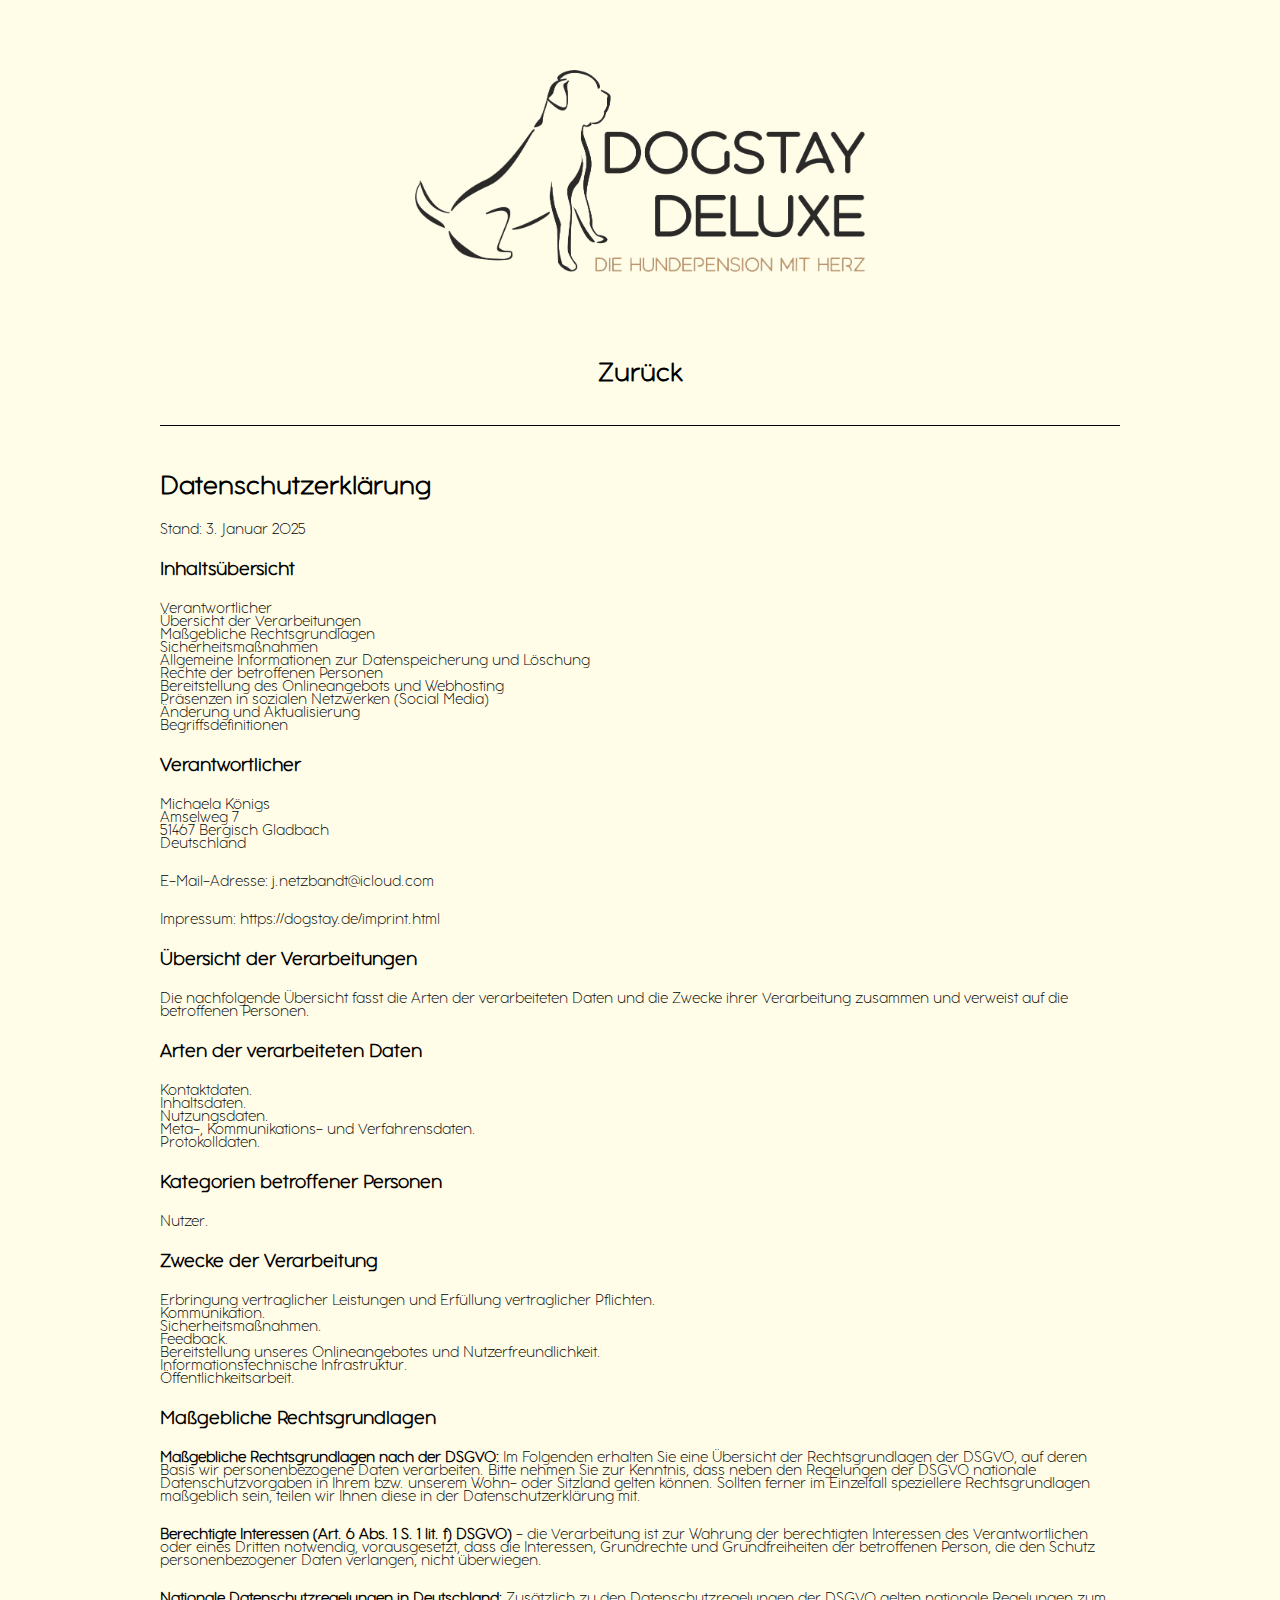
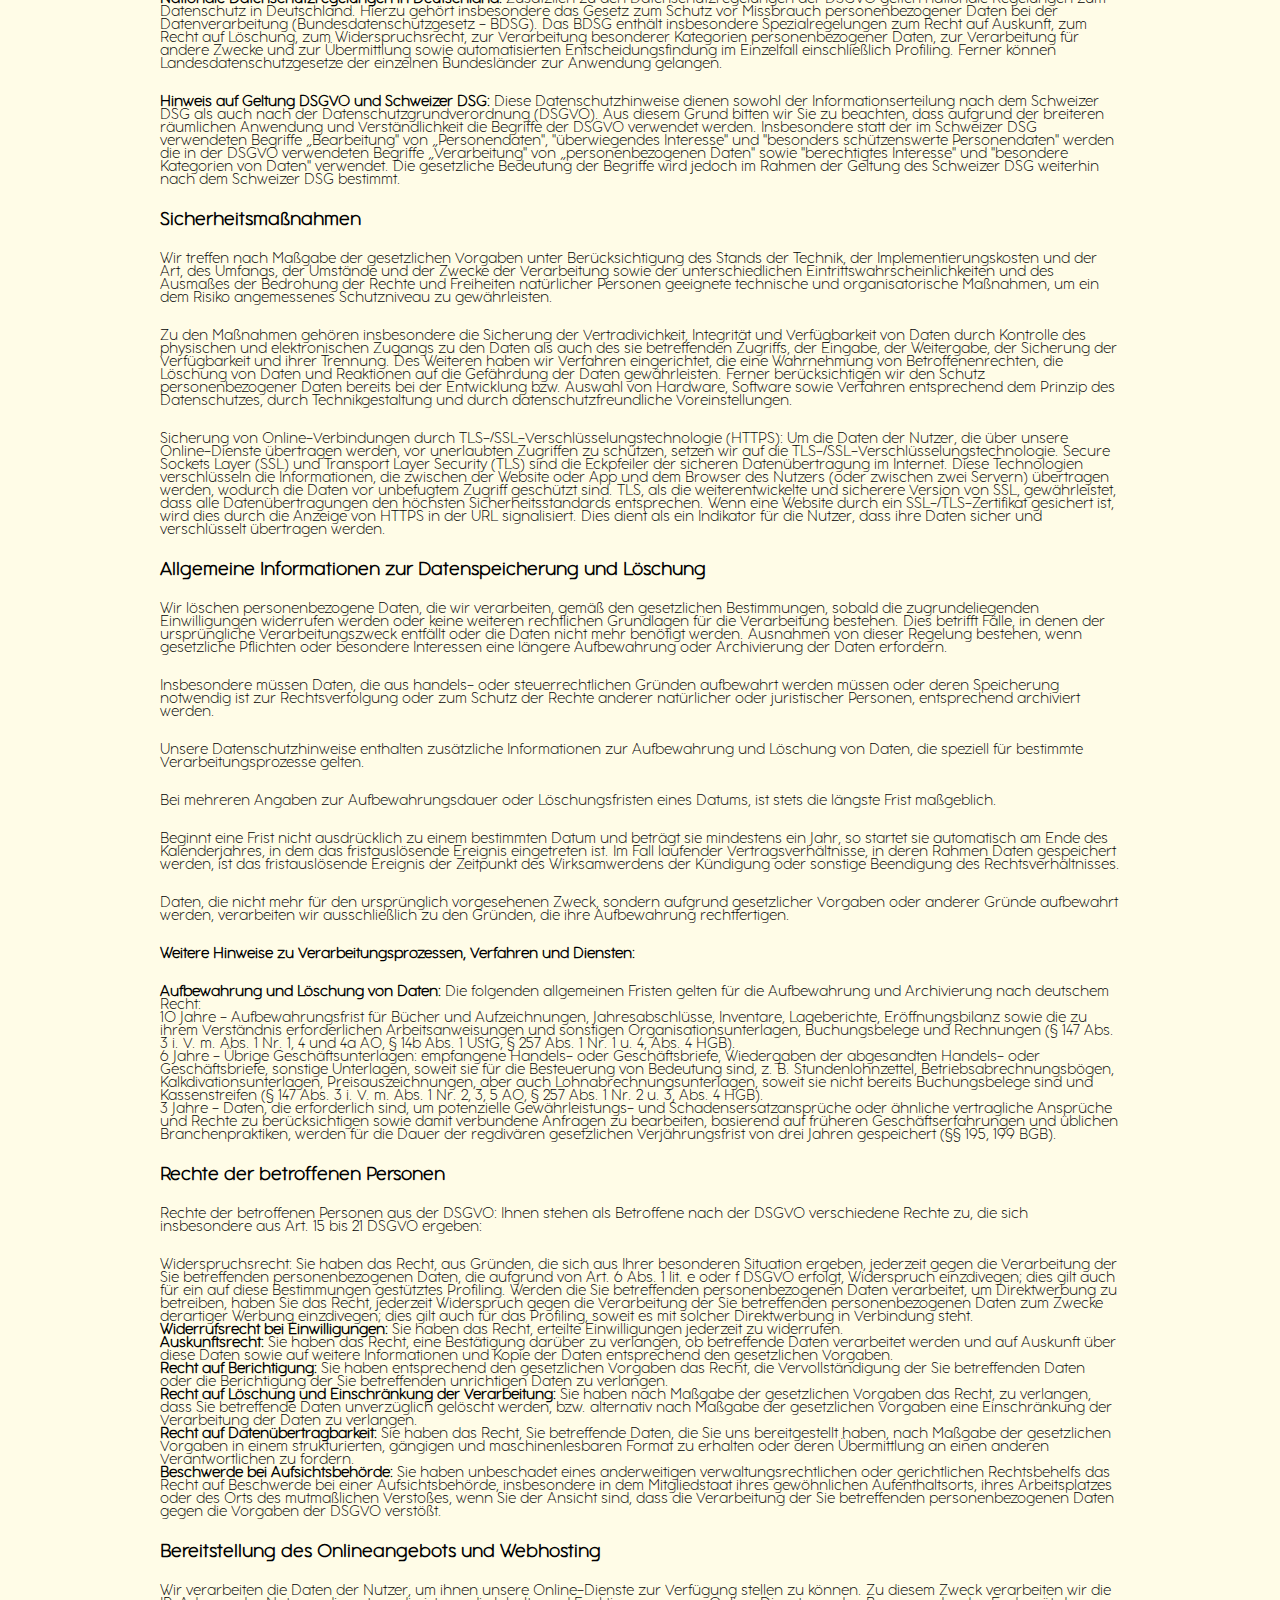
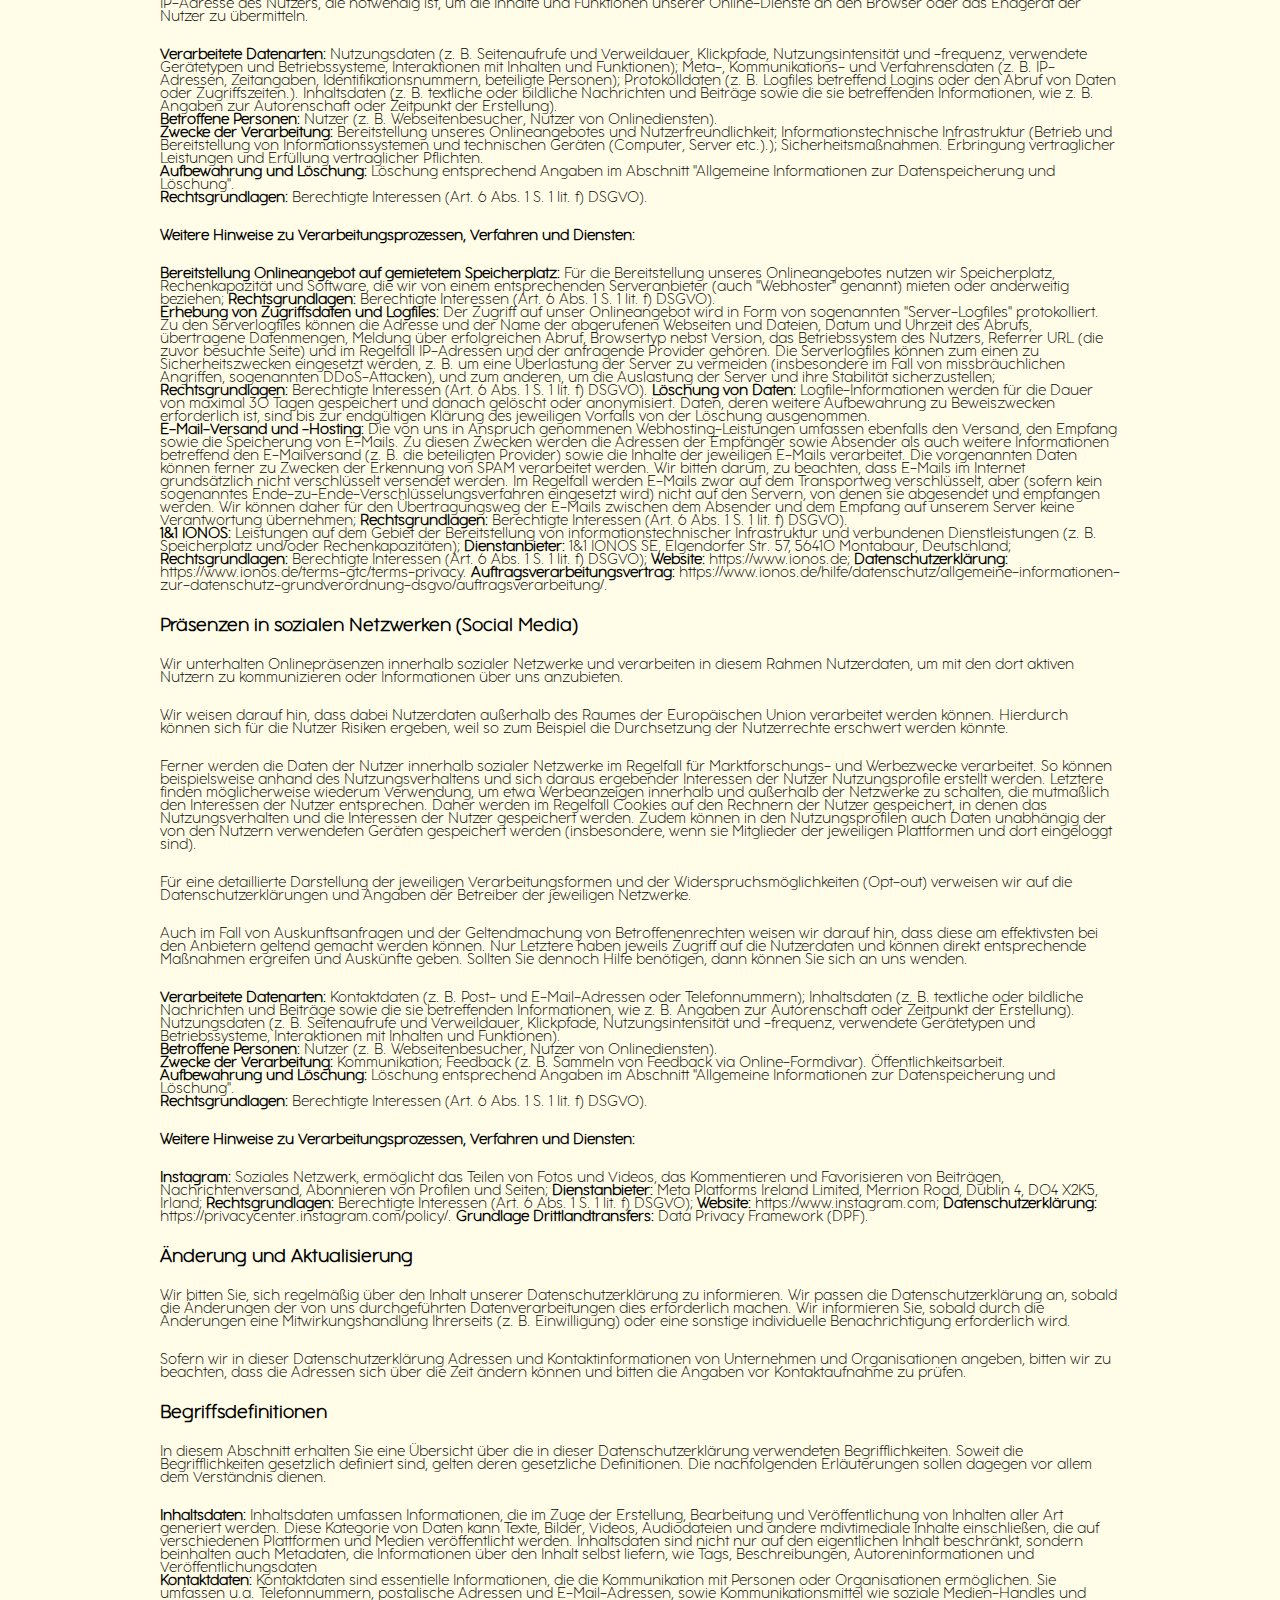
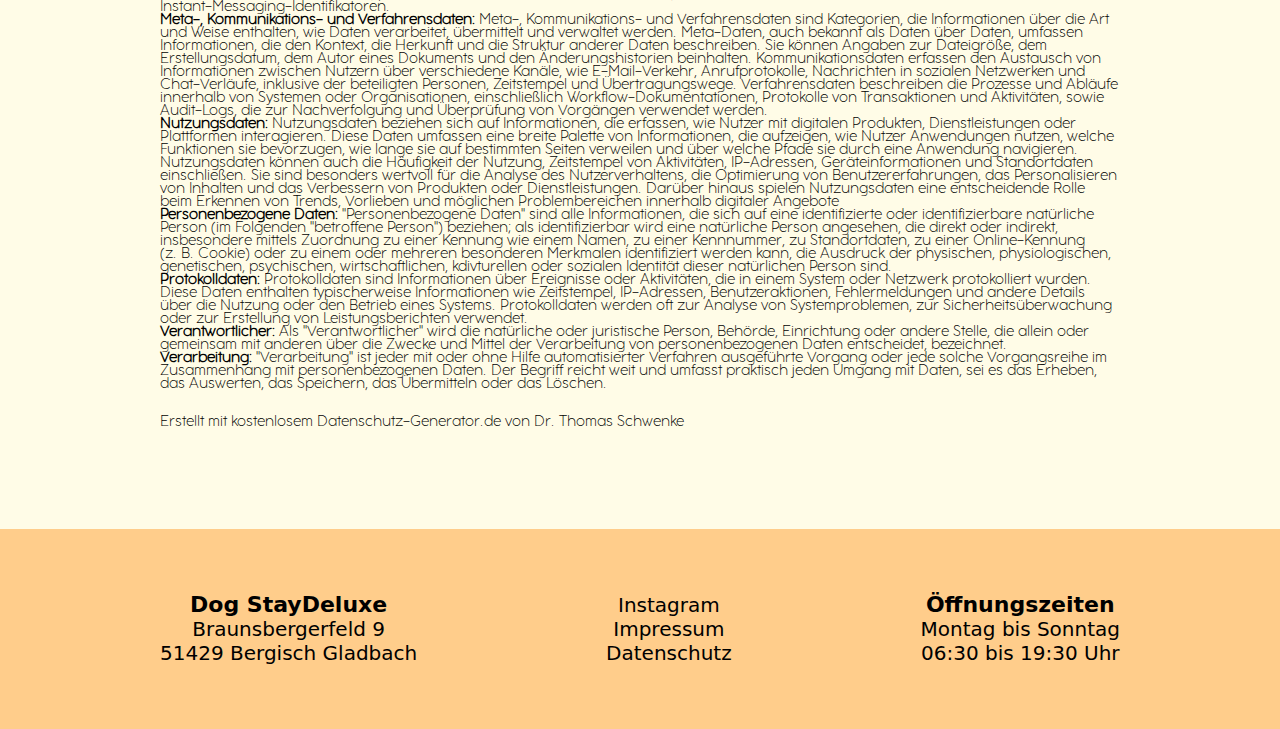
==== datenschutz.html @ 003dc92b "Add files via upload" ====
<!DOCTYPE html>

<html lang="en">

<head>

    <!-- Meta -->
    <meta charset="UTF-8">
    <meta name="viewport" content="width=device-width, initial-scale=1.0">

    <!-- Link -->
    <link rel="stylesheet" href="./style.css">
    <script src="./script.js" defer></script>

    <!-- Favicon -->
    <link rel="icon" type="image/x-icon" href="">

    <!-- Title -->
    <title>Dog StayDeluxe</title>

</head>

<body>

    <div class="container">

        <div class="logo">
            <a href="./index.html">
                <img src="./src/img/logo.png" alt="">
            </a>
        </div>

        <div class="navbar">
            <a href="./index.html"><img src="./src/img/paw.png">
                <p>Zurück</p>
            </a>
        </div>

        <div class="imprint">

            <h2 class="imprint-head">Datenschutzerklärung</h2>

            <p>Stand: 3. Januar 2025</p>

            <h3>Inhaltsübersicht</h3>

            <div class="index">
                <li><a class="index-link" href="#m3">Verantwortlicher</a></li>
                <li><a class="index-link" href="#mOverview">Übersicht der Verarbeitungen</a></li>
                <li><a class="index-link" href="#m2427">Maßgebliche Rechtsgrundlagen</a></li>
                <li><a class="index-link" href="#m27">Sicherheitsmaßnahmen</a></li>
                <li><a class="index-link" href="#m12">Allgemeine Informationen zur Datenspeicherung und Löschung</a>
                </li>
                <li><a class="index-link" href="#m10">Rechte der betroffenen Personen</a></li>
                <li><a class="index-link" href="#m225">Bereitstellung des Onlineangebots und Webhosting</a></li>
                <li><a class="index-link" href="#m136">Präsenzen in sozialen Netzwerken (Social Media)</a></li>
                <li><a class="index-link" href="#m15">Änderung und Aktualisierung</a></li>
                <li><a class="index-link" href="#m42">Begriffsdefinitionen</a></li>
            </div>

            <h3 id="m3">Verantwortlicher</h3>

            <p>Michaela Königs<br>Amselweg 7<br>51467 Bergisch Gladbach<br>Deutschland</p>
            <p>E-Mail-Adresse: <a href="mailto:j.netzbandt@icloud.com">j.netzbandt@icloud.com</a></p>
            <p>Impressum: <a href="https://dogstay.de/imprint.html" target="_blank">https://dogstay.de/imprint.html</a>
            </p>

            <h3 id="mOverview">Übersicht der Verarbeitungen</h3>
            <p>Die nachfolgende Übersicht fasst die Arten der verarbeiteten Daten und die Zwecke ihrer Verarbeitung
                zusammen und verweist auf die betroffenen Personen.</p>
            <h3>Arten der verarbeiteten Daten</h3>
            <div>
                <li>Kontaktdaten.</li>
                <li>Inhaltsdaten.</li>
                <li>Nutzungsdaten.</li>
                <li>Meta-, Kommunikations- und Verfahrensdaten.</li>
                <li>Protokolldaten.</li>
            </div>
            <h3>Kategorien betroffener Personen</h3>
            <div>
                <li>Nutzer.</li>
            </div>
            <h3>Zwecke der Verarbeitung</h3>
            <div>
                <li>Erbringung vertraglicher Leistungen und Erfüllung vertraglicher Pflichten.</li>
                <li>Kommunikation.</li>
                <li>Sicherheitsmaßnahmen.</li>
                <li>Feedback.</li>
                <li>Bereitstellung unseres Onlineangebotes und Nutzerfreundlichkeit.</li>
                <li>Informationstechnische Infrastruktur.</li>
                <li>Öffentlichkeitsarbeit.</li>
            </div>
            <h3 id="m2427">Maßgebliche Rechtsgrundlagen</h3>
            <p><strong>Maßgebliche Rechtsgrundlagen nach der DSGVO: </strong>Im Folgenden erhalten Sie eine Übersicht
                der Rechtsgrundlagen der DSGVO, auf deren Basis wir personenbezogene Daten verarbeiten. Bitte nehmen Sie
                zur Kenntnis, dass neben den Regelungen der DSGVO nationale Datenschutzvorgaben in Ihrem bzw. unserem
                Wohn- oder Sitzland gelten können. Sollten ferner im Einzelfall speziellere Rechtsgrundlagen maßgeblich
                sein, teilen wir Ihnen diese in der Datenschutzerklärung mit.</p>
            <div>
                <li><strong>Berechtigte Interessen (Art. 6 Abs. 1 S. 1 lit. f) DSGVO)</strong> - die Verarbeitung ist
                    zur Wahrung der berechtigten Interessen des Verantwortlichen oder eines Dritten notwendig,
                    vorausgesetzt, dass die Interessen, Grundrechte und Grundfreiheiten der betroffenen Person, die den
                    Schutz personenbezogener Daten verlangen, nicht überwiegen.</li>
            </div>
            <p><strong>Nationale Datenschutzregelungen in Deutschland: </strong>Zusätzlich zu den Datenschutzregelungen
                der DSGVO gelten nationale Regelungen zum Datenschutz in Deutschland. Hierzu gehört insbesondere das
                Gesetz zum Schutz vor Missbrauch personenbezogener Daten bei der Datenverarbeitung
                (Bundesdatenschutzgesetz – BDSG). Das BDSG enthält insbesondere Spezialregelungen zum Recht auf
                Auskunft, zum Recht auf Löschung, zum Widerspruchsrecht, zur Verarbeitung besonderer Kategorien
                personenbezogener Daten, zur Verarbeitung für andere Zwecke und zur Übermittlung sowie automatisierten
                Entscheidungsfindung im Einzelfall einschließlich Profiling. Ferner können Landesdatenschutzgesetze der
                einzelnen Bundesländer zur Anwendung gelangen.</p>
            <p><strong>Hinweis auf Geltung DSGVO und Schweizer DSG: </strong>Diese Datenschutzhinweise dienen sowohl der
                Informationserteilung nach dem Schweizer DSG als auch nach der Datenschutzgrundverordnung (DSGVO). Aus
                diesem Grund bitten wir Sie zu beachten, dass aufgrund der breiteren räumlichen Anwendung und
                Verständlichkeit die Begriffe der DSGVO verwendet werden. Insbesondere statt der im Schweizer DSG
                verwendeten Begriffe „Bearbeitung" von „Personendaten", "überwiegendes Interesse" und "besonders
                schützenswerte Personendaten" werden die in der DSGVO verwendeten Begriffe „Verarbeitung" von
                „personenbezogenen Daten" sowie "berechtigtes Interesse" und "besondere Kategorien von Daten" verwendet.
                Die gesetzliche Bedeutung der Begriffe wird jedoch im Rahmen der Geltung des Schweizer DSG weiterhin
                nach dem Schweizer DSG bestimmt.</p>

            <h3 id="m27">Sicherheitsmaßnahmen</h3>
            <p>Wir treffen nach Maßgabe der gesetzlichen Vorgaben unter Berücksichtigung des Stands der Technik, der
                Implementierungskosten und der Art, des Umfangs, der Umstände und der Zwecke der Verarbeitung sowie der
                unterschiedlichen Eintrittswahrscheinlichkeiten und des Ausmaßes der Bedrohung der Rechte und Freiheiten
                natürlicher Personen geeignete technische und organisatorische Maßnahmen, um ein dem Risiko angemessenes
                Schutzniveau zu gewährleisten.</p>
            <p>Zu den Maßnahmen gehören insbesondere die Sicherung der Vertradivichkeit, Integrität und Verfügbarkeit
                von
                Daten durch Kontrolle des physischen und elektronischen Zugangs zu den Daten als auch des sie
                betreffenden Zugriffs, der Eingabe, der Weitergabe, der Sicherung der Verfügbarkeit und ihrer Trennung.
                Des Weiteren haben wir Verfahren eingerichtet, die eine Wahrnehmung von Betroffenenrechten, die Löschung
                von Daten und Reaktionen auf die Gefährdung der Daten gewährleisten. Ferner berücksichtigen wir den
                Schutz personenbezogener Daten bereits bei der Entwicklung bzw. Auswahl von Hardware, Software sowie
                Verfahren entsprechend dem Prinzip des Datenschutzes, durch Technikgestaltung und durch
                datenschutzfreundliche Voreinstellungen.</p>
            <p>Sicherung von Online-Verbindungen durch TLS-/SSL-Verschlüsselungstechnologie (HTTPS): Um die Daten der
                Nutzer, die über unsere Online-Dienste übertragen werden, vor unerlaubten Zugriffen zu schützen, setzen
                wir auf die TLS-/SSL-Verschlüsselungstechnologie. Secure Sockets Layer (SSL) und Transport Layer
                Security (TLS) sind die Eckpfeiler der sicheren Datenübertragung im Internet. Diese Technologien
                verschlüsseln die Informationen, die zwischen der Website oder App und dem Browser des Nutzers (oder
                zwischen zwei Servern) übertragen werden, wodurch die Daten vor unbefugtem Zugriff geschützt sind. TLS,
                als die weiterentwickelte und sicherere Version von SSL, gewährleistet, dass alle Datenübertragungen den
                höchsten Sicherheitsstandards entsprechen. Wenn eine Website durch ein SSL-/TLS-Zertifikat gesichert
                ist, wird dies durch die Anzeige von HTTPS in der URL signalisiert. Dies dient als ein Indikator für die
                Nutzer, dass ihre Daten sicher und verschlüsselt übertragen werden.</p>

            <h3 id="m12">Allgemeine Informationen zur Datenspeicherung und Löschung</h3>
            <p>Wir löschen personenbezogene Daten, die wir verarbeiten, gemäß den gesetzlichen Bestimmungen, sobald die
                zugrundeliegenden Einwilligungen widerrufen werden oder keine weiteren rechtlichen Grundlagen für die
                Verarbeitung bestehen. Dies betrifft Fälle, in denen der ursprüngliche Verarbeitungszweck entfällt oder
                die Daten nicht mehr benötigt werden. Ausnahmen von dieser Regelung bestehen, wenn gesetzliche Pflichten
                oder besondere Interessen eine längere Aufbewahrung oder Archivierung der Daten erfordern.</p>
            <p>Insbesondere müssen Daten, die aus handels- oder steuerrechtlichen Gründen aufbewahrt werden müssen oder
                deren Speicherung notwendig ist zur Rechtsverfolgung oder zum Schutz der Rechte anderer natürlicher oder
                juristischer Personen, entsprechend archiviert werden.</p>
            <p>Unsere Datenschutzhinweise enthalten zusätzliche Informationen zur Aufbewahrung und Löschung von Daten,
                die speziell für bestimmte Verarbeitungsprozesse gelten.</p>
            <p>Bei mehreren Angaben zur Aufbewahrungsdauer oder Löschungsfristen eines Datums, ist stets die längste
                Frist maßgeblich.</p>
            <p>Beginnt eine Frist nicht ausdrücklich zu einem bestimmten Datum und beträgt sie mindestens ein Jahr, so
                startet sie automatisch am Ende des Kalenderjahres, in dem das fristauslösende Ereignis eingetreten ist.
                Im Fall laufender Vertragsverhältnisse, in deren Rahmen Daten gespeichert werden, ist das
                fristauslösende Ereignis der Zeitpunkt des Wirksamwerdens der Kündigung oder sonstige Beendigung des
                Rechtsverhältnisses.</p>
            <p>Daten, die nicht mehr für den ursprünglich vorgesehenen Zweck, sondern aufgrund gesetzlicher Vorgaben
                oder anderer Gründe aufbewahrt werden, verarbeiten wir ausschließlich zu den Gründen, die ihre
                Aufbewahrung rechtfertigen.</p>
            <p><strong>Weitere Hinweise zu Verarbeitungsprozessen, Verfahren und Diensten:</strong></p>
            <div class="m-elements">
                <li><strong>Aufbewahrung und Löschung von Daten: </strong>Die folgenden allgemeinen Fristen gelten für
                    die Aufbewahrung und Archivierung nach deutschem Recht:
                <li>10 Jahre - Aufbewahrungsfrist für Bücher und Aufzeichnungen, Jahresabschlüsse, Inventare,
                    Lageberichte, Eröffnungsbilanz sowie die zu ihrem Verständnis erforderlichen
                    Arbeitsanweisungen und sonstigen Organisationsunterlagen, Buchungsbelege und Rechnungen (§
                    147 Abs. 3 i. V. m. Abs. 1 Nr. 1, 4 und 4a AO, § 14b Abs. 1 UStG, § 257 Abs. 1 Nr. 1 u. 4,
                    Abs. 4 HGB).</li>
                <li>6 Jahre - Übrige Geschäftsunterlagen: empfangene Handels- oder Geschäftsbriefe, Wiedergaben
                    der abgesandten Handels- oder Geschäftsbriefe, sonstige Unterlagen, soweit sie für die
                    Besteuerung von Bedeutung sind, z. B. Stundenlohnzettel, Betriebsabrechnungsbögen,
                    Kalkdivationsunterlagen, Preisauszeichnungen, aber auch Lohnabrechnungsunterlagen, soweit sie
                    nicht bereits Buchungsbelege sind und Kassenstreifen (§ 147 Abs. 3 i. V. m. Abs. 1 Nr. 2, 3,
                    5 AO, § 257 Abs. 1 Nr. 2 u. 3, Abs. 4 HGB).</li>
                <li>3 Jahre - Daten, die erforderlich sind, um potenzielle Gewährleistungs- und
                    Schadensersatzansprüche oder ähnliche vertragliche Ansprüche und Rechte zu berücksichtigen
                    sowie damit verbundene Anfragen zu bearbeiten, basierend auf früheren Geschäftserfahrungen
                    und üblichen Branchenpraktiken, werden für die Dauer der regdivären gesetzlichen
                    Verjährungsfrist von drei Jahren gespeichert (§§ 195, 199 BGB).</li>

                </li>
            </div>
            <h3 id="m10">Rechte der betroffenen Personen</h3>
            <p>Rechte der betroffenen Personen aus der DSGVO: Ihnen stehen als Betroffene nach der DSGVO verschiedene
                Rechte zu, die sich insbesondere aus Art. 15 bis 21 DSGVO ergeben:</p>
            <div id="test">
                <li>Widerspruchsrecht: Sie haben das Recht, aus Gründen, die sich aus Ihrer besonderen Situation
                    ergeben, jederzeit gegen die Verarbeitung der Sie betreffenden personenbezogenen Daten, die
                    aufgrund von Art. 6 Abs. 1 lit. e oder f DSGVO erfolgt, Widerspruch einzdivegen; dies gilt auch
                    für ein auf diese Bestimmungen gestütztes Profiling. Werden die Sie betreffenden
                    personenbezogenen Daten verarbeitet, um Direktwerbung zu betreiben, haben Sie das Recht,
                    jederzeit Widerspruch gegen die Verarbeitung der Sie betreffenden personenbezogenen Daten zum
                    Zwecke derartiger Werbung einzdivegen; dies gilt auch für das Profiling, soweit es mit solcher
                    Direktwerbung in Verbindung steht.</li>
                <li><strong>Widerrufsrecht bei Einwilligungen:</strong> Sie haben das Recht, erteilte Einwilligungen
                    jederzeit zu widerrufen.</li>
                <li><strong>Auskunftsrecht:</strong> Sie haben das Recht, eine Bestätigung darüber zu verlangen, ob
                    betreffende Daten verarbeitet werden und auf Auskunft über diese Daten sowie auf weitere
                    Informationen und Kopie der Daten entsprechend den gesetzlichen Vorgaben.</li>
                <li><strong>Recht auf Berichtigung:</strong> Sie haben entsprechend den gesetzlichen Vorgaben das Recht,
                    die Vervollständigung der Sie betreffenden Daten oder die Berichtigung der Sie betreffenden
                    unrichtigen Daten zu verlangen.</li>
                <li><strong>Recht auf Löschung und Einschränkung der Verarbeitung:</strong> Sie haben nach Maßgabe der
                    gesetzlichen Vorgaben das Recht, zu verlangen, dass Sie betreffende Daten unverzüglich gelöscht
                    werden, bzw. alternativ nach Maßgabe der gesetzlichen Vorgaben eine Einschränkung der Verarbeitung
                    der Daten zu verlangen.</li>
                <li><strong>Recht auf Datenübertragbarkeit:</strong> Sie haben das Recht, Sie betreffende Daten, die Sie
                    uns bereitgestellt haben, nach Maßgabe der gesetzlichen Vorgaben in einem strukturierten, gängigen
                    und maschinenlesbaren Format zu erhalten oder deren Übermittlung an einen anderen Verantwortlichen
                    zu fordern.</li>
                <li><strong>Beschwerde bei Aufsichtsbehörde:</strong> Sie haben unbeschadet eines anderweitigen
                    verwaltungsrechtlichen oder gerichtlichen Rechtsbehelfs das Recht auf Beschwerde bei einer
                    Aufsichtsbehörde, insbesondere in dem Mitgliedstaat ihres gewöhnlichen Aufenthaltsorts, ihres
                    Arbeitsplatzes oder des Orts des mutmaßlichen Verstoßes, wenn Sie der Ansicht sind, dass die
                    Verarbeitung der Sie betreffenden personenbezogenen Daten gegen die Vorgaben der DSGVO verstößt.
                </li>
            </div>

            <h3 id="m225">Bereitstellung des Onlineangebots und Webhosting</h3>
            <p>Wir verarbeiten die Daten der Nutzer, um ihnen unsere Online-Dienste zur Verfügung stellen zu können. Zu
                diesem Zweck verarbeiten wir die IP-Adresse des Nutzers, die notwendig ist, um die Inhalte und
                Funktionen unserer Online-Dienste an den Browser oder das Endgerät der Nutzer zu übermitteln.</p>
            <div class="m-elements">
                <li><strong>Verarbeitete Datenarten:</strong> Nutzungsdaten (z. B. Seitenaufrufe und Verweildauer,
                    Klickpfade, Nutzungsintensität und -frequenz, verwendete Gerätetypen und Betriebssysteme,
                    Interaktionen mit Inhalten und Funktionen); Meta-, Kommunikations- und Verfahrensdaten (z. B.
                    IP-Adressen, Zeitangaben, Identifikationsnummern, beteiligte Personen); Protokolldaten (z. B.
                    Logfiles betreffend Logins oder den Abruf von Daten oder Zugriffszeiten.). Inhaltsdaten (z. B.
                    textliche oder bildliche Nachrichten und Beiträge sowie die sie betreffenden Informationen, wie z.
                    B. Angaben zur Autorenschaft oder Zeitpunkt der Erstellung).</li>
                <li><strong>Betroffene Personen:</strong> Nutzer (z. B. Webseitenbesucher, Nutzer von Onlinediensten).
                </li>
                <li><strong>Zwecke der Verarbeitung:</strong> Bereitstellung unseres Onlineangebotes und
                    Nutzerfreundlichkeit; Informationstechnische Infrastruktur (Betrieb und Bereitstellung von
                    Informationssystemen und technischen Geräten (Computer, Server etc.).); Sicherheitsmaßnahmen.
                    Erbringung vertraglicher Leistungen und Erfüllung vertraglicher Pflichten.</li>
                <li><strong>Aufbewahrung und Löschung:</strong> Löschung entsprechend Angaben im Abschnitt "Allgemeine
                    Informationen zur Datenspeicherung und Löschung".</li>
                <li class=""><strong>Rechtsgrundlagen:</strong> Berechtigte Interessen (Art. 6 Abs. 1 S. 1 lit. f)
                    DSGVO).</li>
            </div>
            <p><strong>Weitere Hinweise zu Verarbeitungsprozessen, Verfahren und Diensten:</strong></p>
            <div class="m-elements">
                <li><strong>Bereitstellung Onlineangebot auf gemietetem Speicherplatz: </strong>Für die Bereitstellung
                    unseres Onlineangebotes nutzen wir Speicherplatz, Rechenkapazität und Software, die wir von einem
                    entsprechenden Serveranbieter (auch "Webhoster" genannt) mieten oder anderweitig beziehen; <span
                        class=""><strong>Rechtsgrundlagen:</strong> Berechtigte Interessen (Art. 6 Abs. 1 S. 1 lit. f)
                        DSGVO).</span></li>
                <li><strong>Erhebung von Zugriffsdaten und Logfiles: </strong>Der Zugriff auf unser Onlineangebot wird
                    in Form von sogenannten "Server-Logfiles" protokolliert. Zu den Serverlogfiles können die Adresse
                    und der Name der abgerufenen Webseiten und Dateien, Datum und Uhrzeit des Abrufs, übertragene
                    Datenmengen, Meldung über erfolgreichen Abruf, Browsertyp nebst Version, das Betriebssystem des
                    Nutzers, Referrer URL (die zuvor besuchte Seite) und im Regelfall IP-Adressen und der anfragende
                    Provider gehören. Die Serverlogfiles können zum einen zu Sicherheitszwecken eingesetzt werden, z. B.
                    um eine Überlastung der Server zu vermeiden (insbesondere im Fall von missbräuchlichen Angriffen,
                    sogenannten DDoS-Attacken), und zum anderen, um die Auslastung der Server und ihre Stabilität
                    sicherzustellen; <span class=""><strong>Rechtsgrundlagen:</strong> Berechtigte Interessen (Art. 6
                        Abs. 1 S. 1 lit. f) DSGVO). </span><strong>Löschung von Daten:</strong> Logfile-Informationen
                    werden für die Dauer von maximal 30 Tagen gespeichert und danach gelöscht oder anonymisiert. Daten,
                    deren weitere Aufbewahrung zu Beweiszwecken erforderlich ist, sind bis zur endgültigen Klärung des
                    jeweiligen Vorfalls von der Löschung ausgenommen.</li>
                <li><strong>E-Mail-Versand und -Hosting: </strong>Die von uns in Anspruch genommenen
                    Webhosting-Leistungen umfassen ebenfalls den Versand, den Empfang sowie die Speicherung von E-Mails.
                    Zu diesen Zwecken werden die Adressen der Empfänger sowie Absender als auch weitere Informationen
                    betreffend den E-Mailversand (z. B. die beteiligten Provider) sowie die Inhalte der jeweiligen
                    E-Mails verarbeitet. Die vorgenannten Daten können ferner zu Zwecken der Erkennung von SPAM
                    verarbeitet werden. Wir bitten darum, zu beachten, dass E-Mails im Internet grundsätzlich nicht
                    verschlüsselt versendet werden. Im Regelfall werden E-Mails zwar auf dem Transportweg verschlüsselt,
                    aber (sofern kein sogenanntes Ende-zu-Ende-Verschlüsselungsverfahren eingesetzt wird) nicht auf den
                    Servern, von denen sie abgesendet und empfangen werden. Wir können daher für den Übertragungsweg der
                    E-Mails zwischen dem Absender und dem Empfang auf unserem Server keine Verantwortung übernehmen;
                    <span class=""><strong>Rechtsgrundlagen:</strong> Berechtigte Interessen (Art. 6 Abs. 1 S. 1 lit. f)
                        DSGVO).</span>
                </li>
                <li><strong>1&1 IONOS: </strong>Leistungen auf dem Gebiet der Bereitstellung von informationstechnischer
                    Infrastruktur und verbundenen Dienstleistungen (z. B. Speicherplatz und/oder Rechenkapazitäten);
                    <strong>Dienstanbieter:</strong> 1&1 IONOS SE, Elgendorfer Str. 57, 56410 Montabaur, Deutschland;
                    <span class=""><strong>Rechtsgrundlagen:</strong> Berechtigte Interessen (Art. 6 Abs. 1 S. 1 lit. f)
                        DSGVO); </span><strong>Website:</strong> <a href="https://www.ionos.de"
                        target="_blank">https://www.ionos.de</a>; <strong>Datenschutzerklärung:</strong> <a
                        href="https://www.ionos.de/terms-gtc/terms-privacy"
                        target="_blank">https://www.ionos.de/terms-gtc/terms-privacy</a>.
                    <strong>Auftragsverarbeitungsvertrag:</strong> <a
                        href="https://www.ionos.de/hilfe/datenschutz/allgemeine-informationen-zur-datenschutz-grundverordnung-dsgvo/auftragsverarbeitung/"
                        target="_blank">https://www.ionos.de/hilfe/datenschutz/allgemeine-informationen-zur-datenschutz-grundverordnung-dsgvo/auftragsverarbeitung/</a>.
                </li>
            </div>
            <h3 id="m136">Präsenzen in sozialen Netzwerken (Social Media)</h3>
            <p>Wir unterhalten Onlinepräsenzen innerhalb sozialer Netzwerke und verarbeiten in diesem Rahmen
                Nutzerdaten, um mit den dort aktiven Nutzern zu kommunizieren oder Informationen über uns anzubieten.
            </p>
            <p>Wir weisen darauf hin, dass dabei Nutzerdaten außerhalb des Raumes der Europäischen Union verarbeitet
                werden können. Hierdurch können sich für die Nutzer Risiken ergeben, weil so zum Beispiel die
                Durchsetzung der Nutzerrechte erschwert werden könnte.</p>
            <p>Ferner werden die Daten der Nutzer innerhalb sozialer Netzwerke im Regelfall für Marktforschungs- und
                Werbezwecke verarbeitet. So können beispielsweise anhand des Nutzungsverhaltens und sich daraus
                ergebender Interessen der Nutzer Nutzungsprofile erstellt werden. Letztere finden möglicherweise
                wiederum Verwendung, um etwa Werbeanzeigen innerhalb und außerhalb der Netzwerke zu schalten, die
                mutmaßlich den Interessen der Nutzer entsprechen. Daher werden im Regelfall Cookies auf den Rechnern der
                Nutzer gespeichert, in denen das Nutzungsverhalten und die Interessen der Nutzer gespeichert werden.
                Zudem können in den Nutzungsprofilen auch Daten unabhängig der von den Nutzern verwendeten Geräten
                gespeichert werden (insbesondere, wenn sie Mitglieder der jeweiligen Plattformen und dort eingeloggt
                sind).</p>
            <p>Für eine detaillierte Darstellung der jeweiligen Verarbeitungsformen und der Widerspruchsmöglichkeiten
                (Opt-out) verweisen wir auf die Datenschutzerklärungen und Angaben der Betreiber der jeweiligen
                Netzwerke.</p>
            <p>Auch im Fall von Auskunftsanfragen und der Geltendmachung von Betroffenenrechten weisen wir darauf hin,
                dass diese am effektivsten bei den Anbietern geltend gemacht werden können. Nur Letztere haben jeweils
                Zugriff auf die Nutzerdaten und können direkt entsprechende Maßnahmen ergreifen und Auskünfte geben.
                Sollten Sie dennoch Hilfe benötigen, dann können Sie sich an uns wenden.</p>
            <div class="m-elements">
                <li><strong>Verarbeitete Datenarten:</strong> Kontaktdaten (z. B. Post- und E-Mail-Adressen oder
                    Telefonnummern); Inhaltsdaten (z. B. textliche oder bildliche Nachrichten und Beiträge sowie die sie
                    betreffenden Informationen, wie z. B. Angaben zur Autorenschaft oder Zeitpunkt der Erstellung).
                    Nutzungsdaten (z. B. Seitenaufrufe und Verweildauer, Klickpfade, Nutzungsintensität und -frequenz,
                    verwendete Gerätetypen und Betriebssysteme, Interaktionen mit Inhalten und Funktionen).</li>
                <li><strong>Betroffene Personen:</strong> Nutzer (z. B. Webseitenbesucher, Nutzer von Onlinediensten).
                </li>
                <li><strong>Zwecke der Verarbeitung:</strong> Kommunikation; Feedback (z. B. Sammeln von Feedback via
                    Online-Formdivar). Öffentlichkeitsarbeit.</li>
                <li><strong>Aufbewahrung und Löschung:</strong> Löschung entsprechend Angaben im Abschnitt "Allgemeine
                    Informationen zur Datenspeicherung und Löschung".</li>
                <li class=""><strong>Rechtsgrundlagen:</strong> Berechtigte Interessen (Art. 6 Abs. 1 S. 1 lit. f)
                    DSGVO).</li>
            </div>
            <p><strong>Weitere Hinweise zu Verarbeitungsprozessen, Verfahren und Diensten:</strong></p>
            <div class="m-elements">
                <li><strong>Instagram: </strong>Soziales Netzwerk, ermöglicht das Teilen von Fotos und Videos, das
                    Kommentieren und Favorisieren von Beiträgen, Nachrichtenversand, Abonnieren von Profilen und Seiten;
                    <strong>Dienstanbieter:</strong> Meta Platforms Ireland Limited, Merrion Road, Dublin 4, D04 X2K5,
                    Irland; <span class=""><strong>Rechtsgrundlagen:</strong> Berechtigte Interessen (Art. 6 Abs. 1 S. 1
                        lit. f) DSGVO); </span><strong>Website:</strong> <a href="https://www.instagram.com"
                        target="_blank">https://www.instagram.com</a>; <strong>Datenschutzerklärung:</strong> <a
                        href="https://privacycenter.instagram.com/policy/"
                        target="_blank">https://privacycenter.instagram.com/policy/</a>. <strong>Grundlage
                        Drittlandtransfers:</strong> Data Privacy Framework (DPF).
                </li>
            </div>
            <h3 id="m15">Änderung und Aktualisierung</h3>
            <p>Wir bitten Sie, sich regelmäßig über den Inhalt unserer Datenschutzerklärung zu informieren. Wir passen
                die Datenschutzerklärung an, sobald die Änderungen der von uns durchgeführten Datenverarbeitungen dies
                erforderlich machen. Wir informieren Sie, sobald durch die Änderungen eine Mitwirkungshandlung
                Ihrerseits (z. B. Einwilligung) oder eine sonstige individuelle Benachrichtigung erforderlich wird.</p>
            <p>Sofern wir in dieser Datenschutzerklärung Adressen und Kontaktinformationen von Unternehmen und
                Organisationen angeben, bitten wir zu beachten, dass die Adressen sich über die Zeit ändern können und
                bitten die Angaben vor Kontaktaufnahme zu prüfen.</p>

            <h3 id="m42">Begriffsdefinitionen</h3>
            <p>In diesem Abschnitt erhalten Sie eine Übersicht über die in dieser Datenschutzerklärung verwendeten
                Begrifflichkeiten. Soweit die Begrifflichkeiten gesetzlich definiert sind, gelten deren gesetzliche
                Definitionen. Die nachfolgenden Erläuterungen sollen dagegen vor allem dem Verständnis dienen.</p>
            <div class="glossary">
                <li><strong>Inhaltsdaten:</strong> Inhaltsdaten umfassen Informationen, die im Zuge der Erstellung,
                    Bearbeitung und Veröffentlichung von Inhalten aller Art generiert werden. Diese Kategorie von Daten
                    kann Texte, Bilder, Videos, Audiodateien und andere mdivtimediale Inhalte einschließen, die auf
                    verschiedenen Plattformen und Medien veröffentlicht werden. Inhaltsdaten sind nicht nur auf den
                    eigentlichen Inhalt beschränkt, sondern beinhalten auch Metadaten, die Informationen über den Inhalt
                    selbst liefern, wie Tags, Beschreibungen, Autoreninformationen und Veröffentlichungsdaten </li>
                <li><strong>Kontaktdaten:</strong> Kontaktdaten sind essentielle Informationen, die die Kommunikation
                    mit Personen oder Organisationen ermöglichen. Sie umfassen u.a. Telefonnummern, postalische Adressen
                    und E-Mail-Adressen, sowie Kommunikationsmittel wie soziale Medien-Handles und
                    Instant-Messaging-Identifikatoren. </li>
                <li><strong>Meta-, Kommunikations- und Verfahrensdaten:</strong> Meta-, Kommunikations- und
                    Verfahrensdaten sind Kategorien, die Informationen über die Art und Weise enthalten, wie Daten
                    verarbeitet, übermittelt und verwaltet werden. Meta-Daten, auch bekannt als Daten über Daten,
                    umfassen Informationen, die den Kontext, die Herkunft und die Struktur anderer Daten beschreiben.
                    Sie können Angaben zur Dateigröße, dem Erstellungsdatum, dem Autor eines Dokuments und den
                    Änderungshistorien beinhalten. Kommunikationsdaten erfassen den Austausch von Informationen zwischen
                    Nutzern über verschiedene Kanäle, wie E-Mail-Verkehr, Anrufprotokolle, Nachrichten in sozialen
                    Netzwerken und Chat-Verläufe, inklusive der beteiligten Personen, Zeitstempel und Übertragungswege.
                    Verfahrensdaten beschreiben die Prozesse und Abläufe innerhalb von Systemen oder Organisationen,
                    einschließlich Workflow-Dokumentationen, Protokolle von Transaktionen und Aktivitäten, sowie
                    Audit-Logs, die zur Nachverfolgung und Überprüfung von Vorgängen verwendet werden. </li>
                <li><strong>Nutzungsdaten:</strong> Nutzungsdaten beziehen sich auf Informationen, die erfassen, wie
                    Nutzer mit digitalen Produkten, Dienstleistungen oder Plattformen interagieren. Diese Daten umfassen
                    eine breite Palette von Informationen, die aufzeigen, wie Nutzer Anwendungen nutzen, welche
                    Funktionen sie bevorzugen, wie lange sie auf bestimmten Seiten verweilen und über welche Pfade sie
                    durch eine Anwendung navigieren. Nutzungsdaten können auch die Häufigkeit der Nutzung, Zeitstempel
                    von Aktivitäten, IP-Adressen, Geräteinformationen und Standortdaten einschließen. Sie sind besonders
                    wertvoll für die Analyse des Nutzerverhaltens, die Optimierung von Benutzererfahrungen, das
                    Personalisieren von Inhalten und das Verbessern von Produkten oder Dienstleistungen. Darüber hinaus
                    spielen Nutzungsdaten eine entscheidende Rolle beim Erkennen von Trends, Vorlieben und möglichen
                    Problembereichen innerhalb digitaler Angebote </li>
                <li><strong>Personenbezogene Daten:</strong> "Personenbezogene Daten" sind alle Informationen, die sich
                    auf eine identifizierte oder identifizierbare natürliche Person (im Folgenden "betroffene Person")
                    beziehen; als identifizierbar wird eine natürliche Person angesehen, die direkt oder indirekt,
                    insbesondere mittels Zuordnung zu einer Kennung wie einem Namen, zu einer Kennnummer, zu
                    Standortdaten, zu einer Online-Kennung (z. B. Cookie) oder zu einem oder mehreren besonderen
                    Merkmalen identifiziert werden kann, die Ausdruck der physischen, physiologischen, genetischen,
                    psychischen, wirtschaftlichen, kdivturellen oder sozialen Identität dieser natürlichen Person sind.
                </li>
                <li><strong>Protokolldaten:</strong> Protokolldaten sind Informationen über Ereignisse oder Aktivitäten,
                    die in einem System oder Netzwerk protokolliert wurden. Diese Daten enthalten typischerweise
                    Informationen wie Zeitstempel, IP-Adressen, Benutzeraktionen, Fehlermeldungen und andere Details
                    über die Nutzung oder den Betrieb eines Systems. Protokolldaten werden oft zur Analyse von
                    Systemproblemen, zur Sicherheitsüberwachung oder zur Erstellung von Leistungsberichten verwendet.
                </li>
                <li><strong>Verantwortlicher:</strong> Als "Verantwortlicher" wird die natürliche oder juristische
                    Person, Behörde, Einrichtung oder andere Stelle, die allein oder gemeinsam mit anderen über die
                    Zwecke und Mittel der Verarbeitung von personenbezogenen Daten entscheidet, bezeichnet. </li>
                <li><strong>Verarbeitung:</strong> "Verarbeitung" ist jeder mit oder ohne Hilfe automatisierter
                    Verfahren ausgeführte Vorgang oder jede solche Vorgangsreihe im Zusammenhang mit personenbezogenen
                    Daten. Der Begriff reicht weit und umfasst praktisch jeden Umgang mit Daten, sei es das Erheben, das
                    Auswerten, das Speichern, das Übermitteln oder das Löschen. </li>
            </div>
            <p class="seal"><a href="https://datenschutz-generator.de/"
                    title="Rechtstext von Dr. Schwenke - für weitere Informationen bitte anklicken." target="_blank"
                    rel="noopener noreferrer nofollow">Erstellt mit kostenlosem Datenschutz-Generator.de von Dr. Thomas
                    Schwenke</a></p>
        </div>

    </div>

    <footer>
        <div class="footer-container">
            <div class="footer-item footer-item-secondary">
                <h4>Dog StayDeluxe</h4>
                <p>Braunsbergerfeld 9</p>
                <p>51429 Bergisch Gladbach</p>
            </div>
            <div class="footer-item">
                <a target="_blank" href="https://instagram.com/dog_stay_deluxe/">Instagram</a>
                <a href="./impressum.html">Impressum</a>
                <a href="./datenschutz.html">Datenschutz</a>
            </div>
            <div class="footer-item footer-item-secondary">
                <h4>Öffnungszeiten</h4>
                <p>Montag bis Sonntag</p>
                <p>06:30 bis 19:30 Uhr</p>
            </div>
        </div>
    </footer>

</body>
---- style.css ----
/* ---------------------------------------------------------------------------------------------------- */
/*                                               Import                                                 */
/* ---------------------------------------------------------------------------------------------------- */

@font-face {
    font-family: 'Aristotelica';
    src: url('./src/fonts/Aristotelica.otf') format('woff');
    font-weight: normal;
    font-style: normal;
}

@font-face {
    font-family: 'Aquatico';
    src: url('./src/fonts/Aquatico.otf') format('woff');
    font-weight: normal;
    font-style: normal;
}

:root {
    --width: 960px;

    --margin: 50px;

    --bg-color: #FFFCE7;
    --txt-color-beige: #B18F62;
}

/* ---------------------------------------------------------------------------------------------------- */
/*                                                Body                                                  */
/* ---------------------------------------------------------------------------------------------------- */

body {
    margin: 0;
    padding: 0;

    background-color: var(--bg-color);

    font-family: "Aristotelica";

    display: flex;
    flex-direction: column;
    justify-content: center;
    align-items: center;

}

.container {
    width: var(--width);

    margin-top: 20px;
    margin-bottom: 50px;

    display: flex;
    flex-direction: column;
    align-items: center;
}

h1,
h2,
h3,
h4,
p,
a {
    margin: 0;
    padding: 0;
    text-decoration: none;
    color: inherit;
}

a {
    cursor: pointer;
}


/* ---------------------------------------------------------------------------------------------------- */
/*                                               Patches                                                */
/* ---------------------------------------------------------------------------------------------------- */

.patch {
    position: absolute;
}

.patch img {
    width: 100%;
}

.patch-S {
    width: 60px;
}

.patch-M {
    width: 80px;
}

.patch-L {
    width: 100px;
}

#patch-1 {
    top: 5vh;
    right: 5vw;

    transform: rotate(30deg);
}

#patch-2 {
    top: 20vh;
    left: 10vw;
}

#patch-3 {
    top: 700px;
    right: 25vw;

    transform: rotate(120deg)
}


/* ---------------------------------------------------------------------------------------------------- */
/*                                                Logo                                                  */
/* ---------------------------------------------------------------------------------------------------- */

.logo {
    width: 450px;

    margin-top: var(--margin);
}

.logo img {
    width: 100%;
}

/* ---------------------------------------------------------------------------------------------------- */
/*                                               Navbar                                                 */
/* ---------------------------------------------------------------------------------------------------- */

.navbar {
    width: 100%;
    height: 100px;

    margin-top: var(--margin);

    border-bottom: 1px solid black;

    font-family: "Aristotelica";
    font-size: 28px;
    font-weight: 600;

    display: flex;
    flex-direction: row;
    justify-content: space-around;
    align-items: center;
}

.navbar a {
    position: relative;

    display: flex;
    flex-direction: row;
    justify-content: flex-end;
    align-items: center;

    gap: 5px;

    cursor: pointer;
}

.navbar a img {
    width: 25px;
    transform: translateY(-2px);

    position: absolute;
    left: -30px;

    display: none;
}

.navbar a:hover img,
.navbar-active img {
    display: flex !important;
}


/* ---------------------------------------------------------------------------------------------------- */
/*                                               Pages                                                  */
/* ---------------------------------------------------------------------------------------------------- */

#page_1 {
    width: 100%;

    display: flex;
    flex-direction: column;
    justify-content: center;
    align-items: center;
}

#page_2 {
    width: 100%;

    display: none;
    flex-direction: column;
    justify-content: center;
    align-items: center;
}

#page_3 {
    width: 100%;

    display: none;
    flex-direction: column;
    justify-content: center;
    align-items: center;
}

#page_4 {
    width: 100%;

    display: none;
    flex-direction: column;
    justify-content: center;
    align-items: center;
}


/* ---------------------------------------------------------------------------------------------------- */
/*                                                Items                                                 */
/* ---------------------------------------------------------------------------------------------------- */

.title {
    margin-top: var(--margin);

    display: flex;
    flex-direction: column;
    justify-content: center;
    align-items: center;

    text-transform: uppercase;
}

.title span {
    display: flex;
    flex-direction: row;
    align-items: center;

    gap: 11px;
}

h1 {
    font-family: "Aquatico";
    text-align: center;

    font-size: 30px;
    font-weight: 300;
}

.subtitle {
    width: 100%;

    margin-top: var(--margin);

    display: flex;
    flex-direction: row;
    gap: 10px;
}

h2 {
    font-family: "Aristotelica";
    text-align: left;

    font-size: 28px;
    font-weight: 600;
}

h3 {
    font-family: "Aristotelica";
    text-align: left;

    font-size: 28px;
    font-weight: 400;
}


.list {
    width: 100%;

    margin-top: var(--margin);

    display: flex;
    flex-direction: column;

    gap: 10px;
}

/* ---------------------------------------------------------------------------------------------------- */
/*                                              Gallerie                                                */
/* ---------------------------------------------------------------------------------------------------- */

.gallery-container {
    margin-top: var(--margin);
}

.gallery-container h1 {
    margin-bottom: var(--margin);
}

.gallery {
    display: flex;
    flex-direction: row;

    gap: 20px;
}

.gallery-column {
    display: flex;
    flex-direction: column;

    gap: 20px
}

.gallery img {
    width: 100%;
    height: 100%;

    border-radius: 5px;

    object-fit: cover;

    transition: all 0.2s ease;
    cursor: pointer;
}

.gallery img:hover {
    transform: scale(1.03);
}


/* ---------------------------------------------------------------------------------------------------- */
/*                                              Contact                                                 */
/* ---------------------------------------------------------------------------------------------------- */

.contact-container {
    width: 100%;

    display: flex;
    flex-direction: row;
    justify-content: left;
}

.contact-item {
    width: 100%;

    margin-top: var(--margin);

    display: flex;
    flex-direction: column;
}

.contact-item-txt {
    margin-top: 20px;

    font-size: 22px;
    font-weight: 600;

    display: flex;
    flex-direction: column;

    gap: 10px;
}

.contact-item h2 {
    text-decoration: underline;

    font-weight: 700;

    cursor: default;
}

.contact-container-left iframe {
    width: 500px;
    height: 400px;

    margin-top: 35px;
}

.contact-container-right {
    margin-left: 50px;
}


/* ---------------------------------------------------------------------------------------------------- */
/*                                                imgs                                                  */
/* ---------------------------------------------------------------------------------------------------- */

.home-img {
    width: 844px;
    margin-top: var(--margin);

    display: flex;
    flex-direction: row;
    justify-content: center;
    align-items: center;
}

.home-img img {
    width: 100%;
}


/* ---------------------------------------------------------------------------------------------------- */
/*                                                footer                                                */
/* ---------------------------------------------------------------------------------------------------- */

footer {
    width: 100%;
    height: 200px;

    margin-top: var(--margin);

    background-color: #ffcd8b;

    font-family: system-ui, -apple-system, BlinkMacSystemFont, 'Segoe UI', Roboto, Oxygen, Ubuntu, Cantarell, 'Open Sans', 'Helvetica Neue', sans-serif;

    display: flex;
    justify-content: center;
    align-items: center;
}

.footer-container {
    width: var(--width);

    height: 150px;

    display: flex;
    flex-direction: row;
    justify-content: space-between;
    align-items: center;
}

.footer-item {
    display: flex;
    flex-direction: column;
    justify-content: center;
    align-items: center;

    text-align: center;
}

.footer-item a:hover {
    text-decoration: underline;
}

h4 {
    font-size: 22px;
}

.footer-item p,
.footer-item a {
    font-size: 20px;
}


/* ---------------------------------------------------------------------------------------------------- */
/*                                             imprint                                                  */
/* ---------------------------------------------------------------------------------------------------- */

.imprint {
    width: var(--width);
    margin-top: var(--margin);

    display: flex;
    flex-direction: column;
    gap: 25px;
}

.imprint * {
    text-align: left;
    list-style: none;
}

.imprint h3 {
    font-size: 20px;
    font-weight: 600;
}

.imprint-container {
    display: flex;
    flex-direction: column;
    gap: 10px;
}


/* ---------------------------------------------------------------------------------------------------- */
/*                                                 txt                                                  */
/* ---------------------------------------------------------------------------------------------------- */

.txt-beige {
    color: var(--txt-color-beige);
}


/* ---------------------------------------------------------------------------------------------------- */
/*                                                Media                                                 */
/* ---------------------------------------------------------------------------------------------------- */

@media screen and (max-width: 980px) {
    :root {
        --width: 90vw;
    }

    .patch {
        display: none;
    }

    .patch-imgs {
        display: flex;
    }

    .logo {
        width: 400px;
    }

    h1 {
        font-size: 26px;
    }

    h2, h3, .contact-item-txt {
        font-size: 24px;
    }

    .home-img {
        width: 100%;
    }

    .contact-container-left iframe {
        width: 400px;
    }

    .imprint-head {
        font-size: 28px;
    }
}

@media screen and (max-width: 770px) {
    .logo {
        width: 350px;
    }

    .footer-item-secondary {
        display: none;
    }

    .footer-container {
        justify-content: center;
    }

    .gallery {
        flex-direction: column;
    }

    .gallery img:hover {
        transform: none;
    }

    .contact-container {
        flex-direction: column-reverse;
        align-items: center;
        justify-content: left;
    }

    .contact-container-right {
        width: var(--width);

        margin-left: 0;
        justify-content: space-between;
    }

    .contact-item {
        width: var(--width);
        flex-direction: row;
        justify-content: space-between;
    }

    .contact-item-txt {
        margin-top: 0;
        text-align: right;
    }

    .contact-container-left iframe {
        width: var(--width);
        height: 300px;
    }
}

@media screen and (max-width: 670px) {
    .logo {
        width: 300px;
    }

    h1 {
        font-size: 22px;
    }

    h2, h3, .contact-item-txt {
        font-size: 20px;
    }

    .navbar {
        font-size: 21px;
    }

    .navbar a img {
        width: 22px;
        transform: translateX(3px) translateY(-3px);
    }

    .imprint-head {
        font-size: 24px;
    }
}

@media screen and (max-width: 605px) {
    :root {
        --margin: 40px;
    }

    .logo {
        width: 250px;
    }

    .navbar {
        font-size: 20px;
    }

    .navbar a:hover img,
    .navbar-active img {
        display: none !important;
    }

    .navbar-active {
        border-bottom: 1px solid black;
        padding-bottom: 4px;
    }

    .imprint-head {
        font-size: 24px;
    }
}

@media screen and (max-width: 500px) {
    :root {
        --margin: 30px;
    }

    h1 {
        font-size: 20px;
    }

    h2, h3, .contact-item-txt {
        font-size: 18px;
    }

    .navbar {
        font-size: 18px;
    }

    .imprint-head {
        font-size: 24px;
    }
}

@media screen and (max-width: 380px) {
    h1 {
        font-size: 18px;
    }

    h2, h3, .contact-item-txt {
        font-size: 16px;
    }

    .imprint-head {
        font-size: 28px;
    }
}
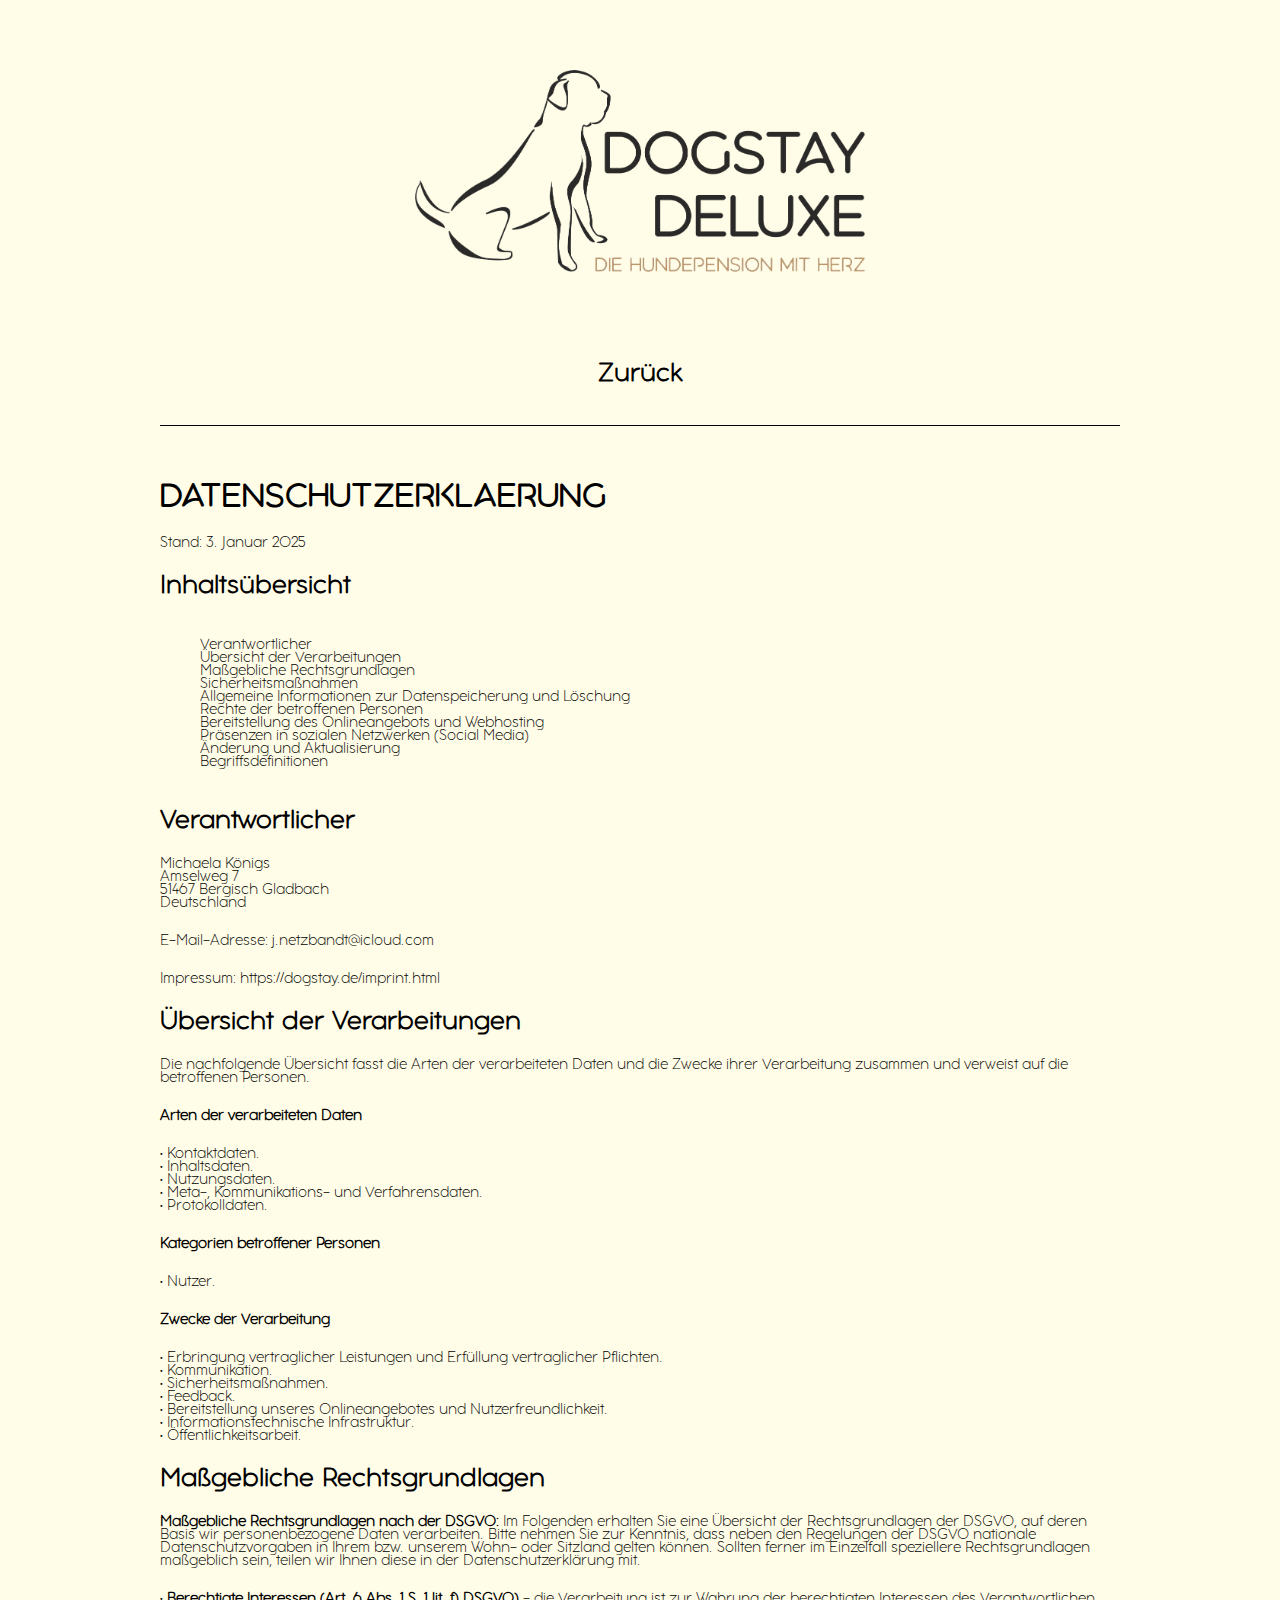
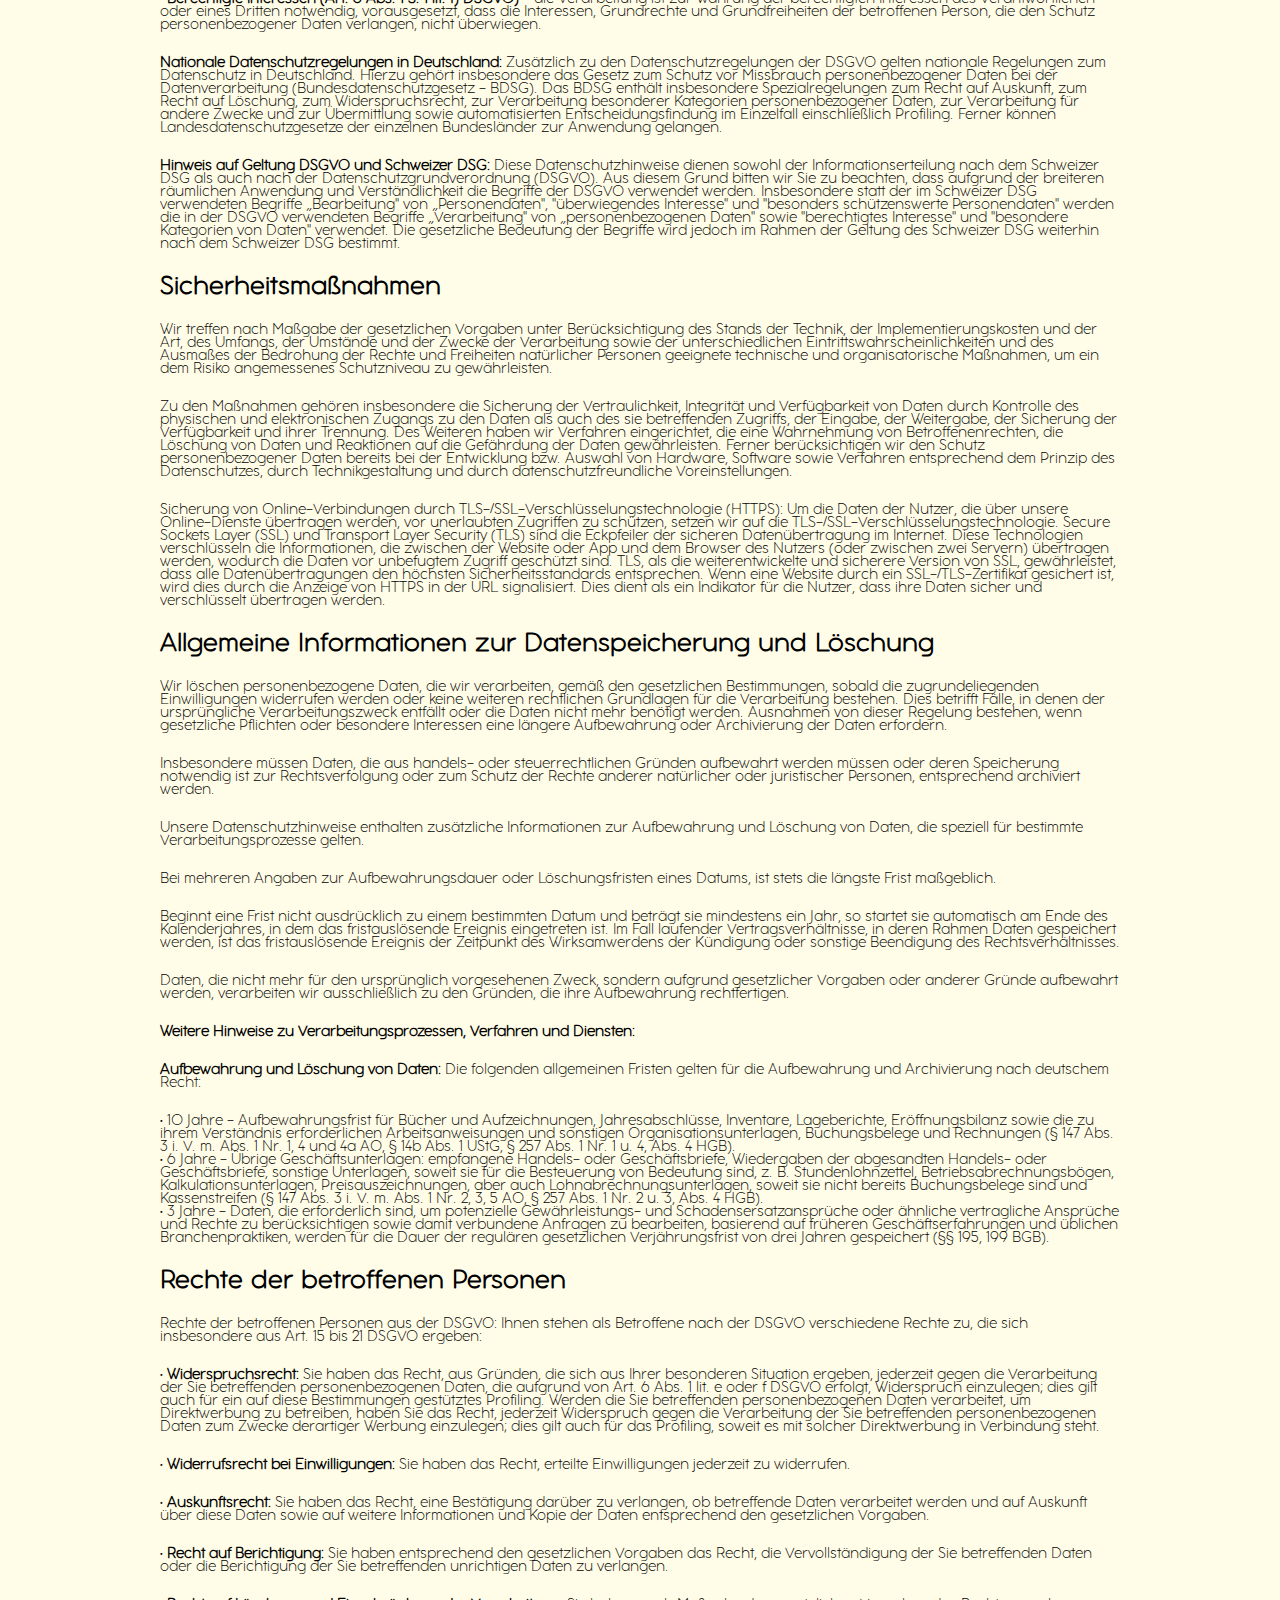
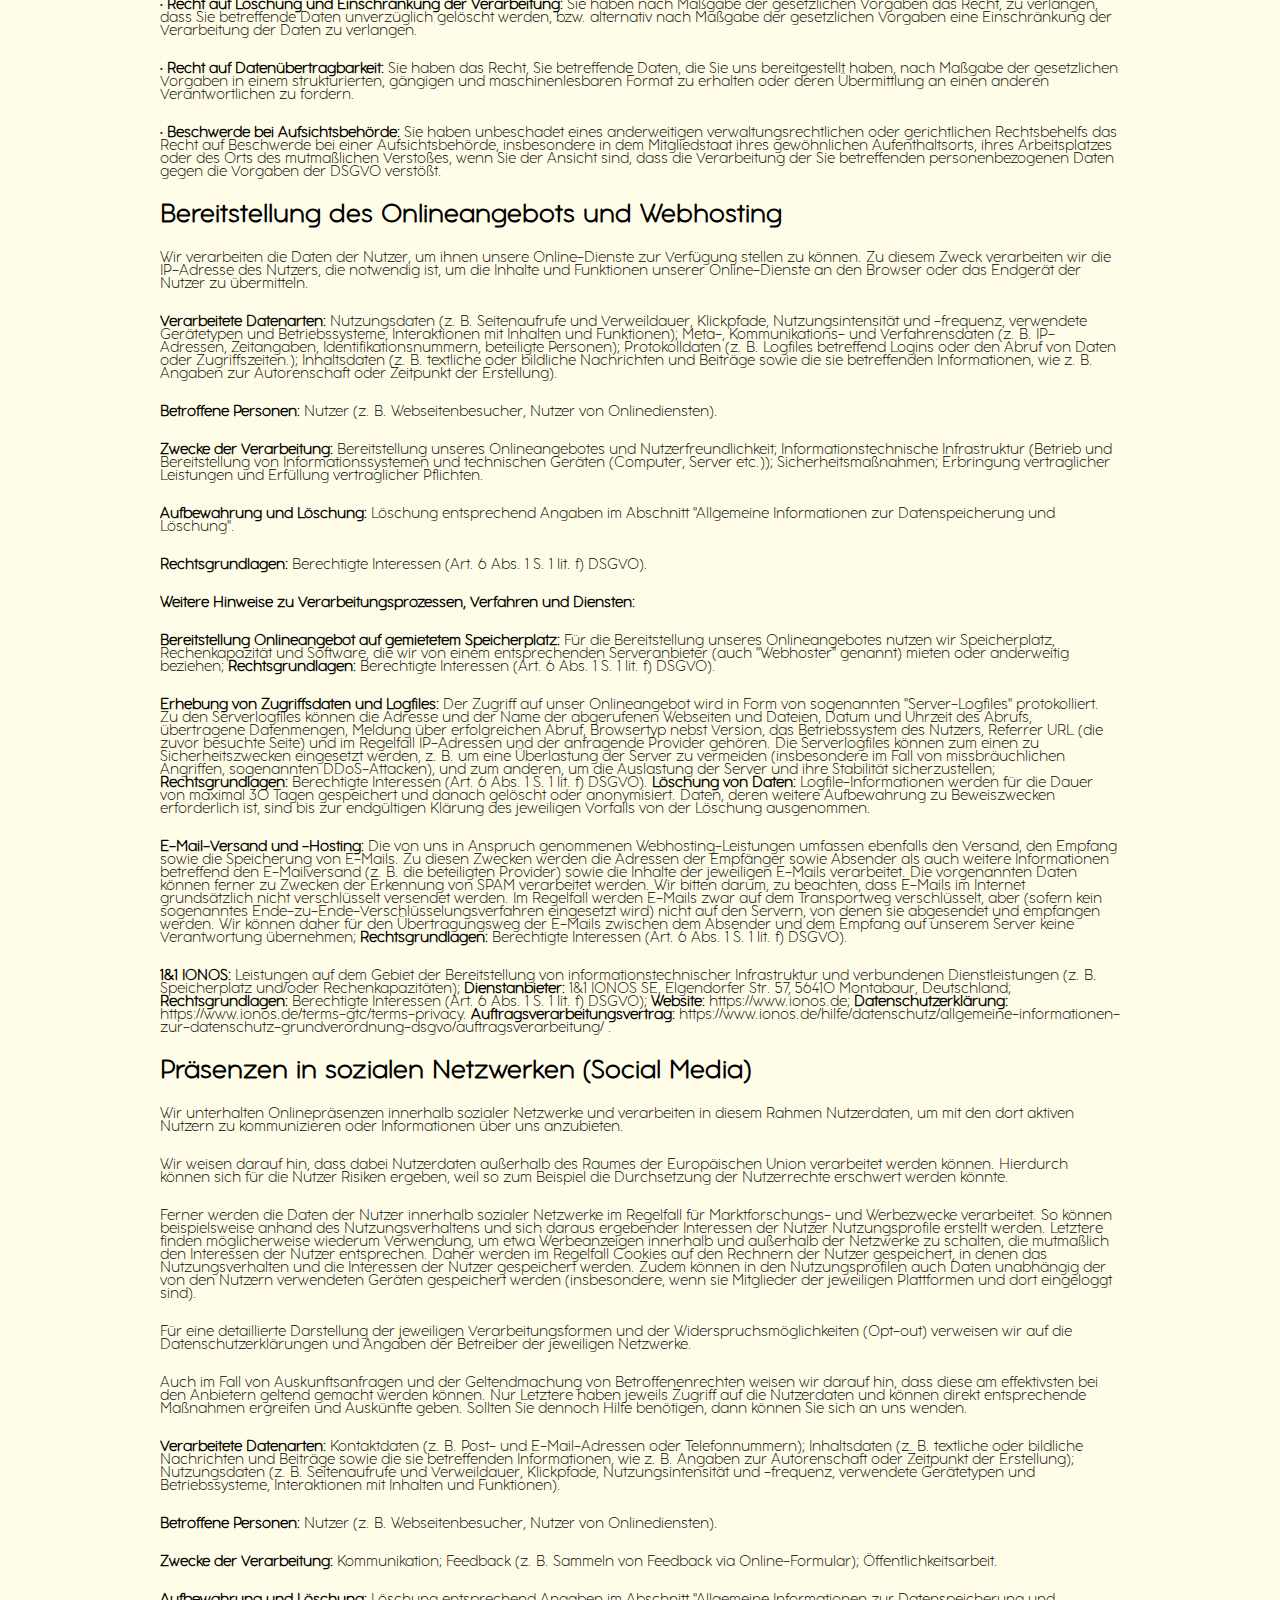
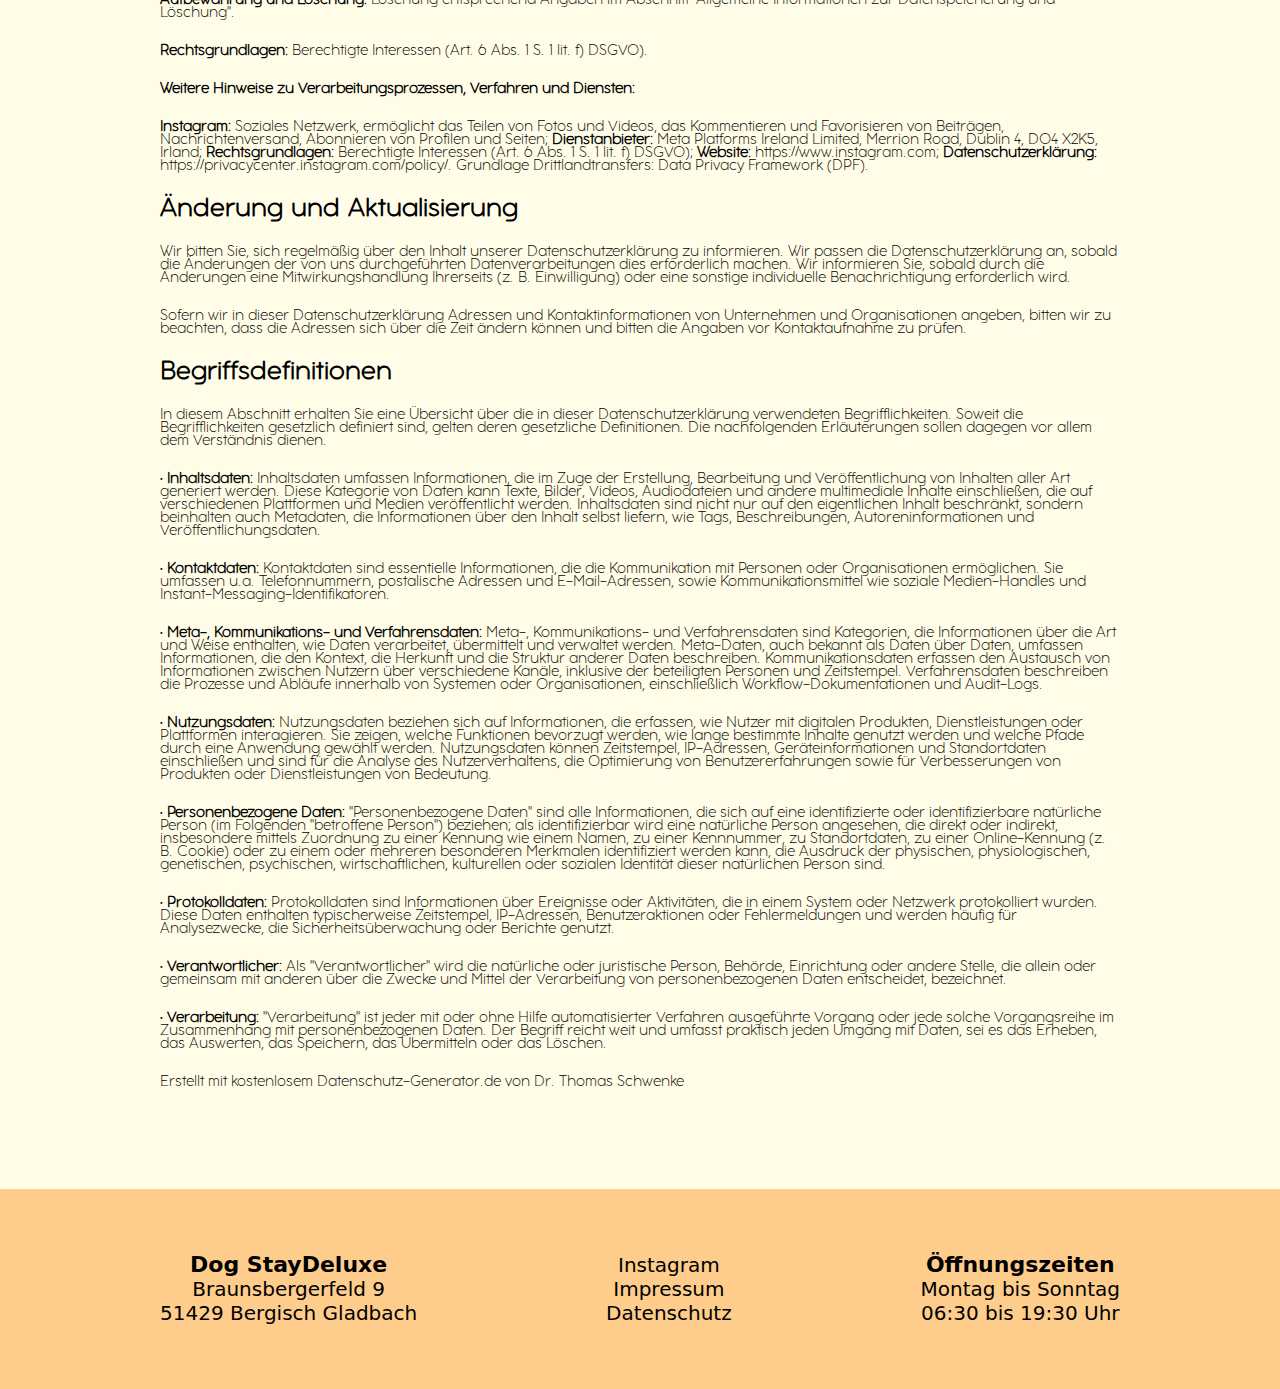
==== commit 44dc9f41: "Add files via upload" ====
--- a/datenschutz.html
+++ b/datenschutz.html
@@ -38,71 +38,85 @@
 
         <div class="imprint">
 
-            <h2 class="imprint-head">Datenschutzerklärung</h2>
+
+            <h1>Datenschutzerklaerung</h1>
 
             <p>Stand: 3. Januar 2025</p>
 
-            <h3>Inhaltsübersicht</h3>
-
-            <div class="index">
-                <li><a class="index-link" href="#m3">Verantwortlicher</a></li>
-                <li><a class="index-link" href="#mOverview">Übersicht der Verarbeitungen</a></li>
-                <li><a class="index-link" href="#m2427">Maßgebliche Rechtsgrundlagen</a></li>
-                <li><a class="index-link" href="#m27">Sicherheitsmaßnahmen</a></li>
-                <li><a class="index-link" href="#m12">Allgemeine Informationen zur Datenspeicherung und Löschung</a>
-                </li>
-                <li><a class="index-link" href="#m10">Rechte der betroffenen Personen</a></li>
-                <li><a class="index-link" href="#m225">Bereitstellung des Onlineangebots und Webhosting</a></li>
-                <li><a class="index-link" href="#m136">Präsenzen in sozialen Netzwerken (Social Media)</a></li>
-                <li><a class="index-link" href="#m15">Änderung und Aktualisierung</a></li>
-                <li><a class="index-link" href="#m42">Begriffsdefinitionen</a></li>
-            </div>
-
-            <h3 id="m3">Verantwortlicher</h3>
-
-            <p>Michaela Königs<br>Amselweg 7<br>51467 Bergisch Gladbach<br>Deutschland</p>
-            <p>E-Mail-Adresse: <a href="mailto:j.netzbandt@icloud.com">j.netzbandt@icloud.com</a></p>
-            <p>Impressum: <a href="https://dogstay.de/imprint.html" target="_blank">https://dogstay.de/imprint.html</a>
-            </p>
-
-            <h3 id="mOverview">Übersicht der Verarbeitungen</h3>
+            <!-- Inhaltsübersicht -->
+            <h2>Inhaltsübersicht</h2>
+            <ul>
+                <li><a href="#m3">Verantwortlicher</a></li>
+                <li><a href="#mOverview">Übersicht der Verarbeitungen</a></li>
+                <li><a href="#m2427">Maßgebliche Rechtsgrundlagen</a></li>
+                <li><a href="#m27">Sicherheitsmaßnahmen</a></li>
+                <li><a href="#m12">Allgemeine Informationen zur Datenspeicherung und Löschung</a></li>
+                <li><a href="#m10">Rechte der betroffenen Personen</a></li>
+                <li><a href="#m225">Bereitstellung des Onlineangebots und Webhosting</a></li>
+                <li><a href="#m136">Präsenzen in sozialen Netzwerken (Social Media)</a></li>
+                <li><a href="#m15">Änderung und Aktualisierung</a></li>
+                <li><a href="#m42">Begriffsdefinitionen</a></li>
+            </ul>
+
+            <!-- Verantwortlicher -->
+            <h2 id="m3">Verantwortlicher</h2>
+            <p>
+                Michaela Königs<br>
+                Amselweg 7<br>
+                51467 Bergisch Gladbach<br>
+                Deutschland
+            </p>
+            <p>
+                E-Mail-Adresse: <a href="mailto:j.netzbandt@icloud.com">j.netzbandt@icloud.com</a>
+            </p>
+            <p>
+                Impressum: <a href="https://dogstay.de/imprint.html" target="_blank">https://dogstay.de/imprint.html</a>
+            </p>
+
+            <!-- Übersicht der Verarbeitungen -->
+            <h2 id="mOverview">Übersicht der Verarbeitungen</h2>
             <p>Die nachfolgende Übersicht fasst die Arten der verarbeiteten Daten und die Zwecke ihrer Verarbeitung
                 zusammen und verweist auf die betroffenen Personen.</p>
-            <h3>Arten der verarbeiteten Daten</h3>
-            <div>
-                <li>Kontaktdaten.</li>
-                <li>Inhaltsdaten.</li>
-                <li>Nutzungsdaten.</li>
-                <li>Meta-, Kommunikations- und Verfahrensdaten.</li>
-                <li>Protokolldaten.</li>
-            </div>
-            <h3>Kategorien betroffener Personen</h3>
-            <div>
-                <li>Nutzer.</li>
-            </div>
-            <h3>Zwecke der Verarbeitung</h3>
-            <div>
-                <li>Erbringung vertraglicher Leistungen und Erfüllung vertraglicher Pflichten.</li>
-                <li>Kommunikation.</li>
-                <li>Sicherheitsmaßnahmen.</li>
-                <li>Feedback.</li>
-                <li>Bereitstellung unseres Onlineangebotes und Nutzerfreundlichkeit.</li>
-                <li>Informationstechnische Infrastruktur.</li>
-                <li>Öffentlichkeitsarbeit.</li>
-            </div>
-            <h3 id="m2427">Maßgebliche Rechtsgrundlagen</h3>
-            <p><strong>Maßgebliche Rechtsgrundlagen nach der DSGVO: </strong>Im Folgenden erhalten Sie eine Übersicht
+
+            <p><strong>Arten der verarbeiteten Daten</strong></p>
+            <p>
+                • Kontaktdaten.<br>
+                • Inhaltsdaten.<br>
+                • Nutzungsdaten.<br>
+                • Meta-, Kommunikations- und Verfahrensdaten.<br>
+                • Protokolldaten.
+            </p>
+
+            <p><strong>Kategorien betroffener Personen</strong></p>
+            <p>
+                • Nutzer.
+            </p>
+
+            <p><strong>Zwecke der Verarbeitung</strong></p>
+            <p>
+                • Erbringung vertraglicher Leistungen und Erfüllung vertraglicher Pflichten.<br>
+                • Kommunikation.<br>
+                • Sicherheitsmaßnahmen.<br>
+                • Feedback.<br>
+                • Bereitstellung unseres Onlineangebotes und Nutzerfreundlichkeit.<br>
+                • Informationstechnische Infrastruktur.<br>
+                • Öffentlichkeitsarbeit.
+            </p>
+
+            <!-- Maßgebliche Rechtsgrundlagen -->
+            <h2 id="m2427">Maßgebliche Rechtsgrundlagen</h2>
+            <p><strong>Maßgebliche Rechtsgrundlagen nach der DSGVO:</strong> Im Folgenden erhalten Sie eine Übersicht
                 der Rechtsgrundlagen der DSGVO, auf deren Basis wir personenbezogene Daten verarbeiten. Bitte nehmen Sie
                 zur Kenntnis, dass neben den Regelungen der DSGVO nationale Datenschutzvorgaben in Ihrem bzw. unserem
                 Wohn- oder Sitzland gelten können. Sollten ferner im Einzelfall speziellere Rechtsgrundlagen maßgeblich
                 sein, teilen wir Ihnen diese in der Datenschutzerklärung mit.</p>
-            <div>
-                <li><strong>Berechtigte Interessen (Art. 6 Abs. 1 S. 1 lit. f) DSGVO)</strong> - die Verarbeitung ist
-                    zur Wahrung der berechtigten Interessen des Verantwortlichen oder eines Dritten notwendig,
-                    vorausgesetzt, dass die Interessen, Grundrechte und Grundfreiheiten der betroffenen Person, die den
-                    Schutz personenbezogener Daten verlangen, nicht überwiegen.</li>
-            </div>
-            <p><strong>Nationale Datenschutzregelungen in Deutschland: </strong>Zusätzlich zu den Datenschutzregelungen
+            <p>
+                • <strong>Berechtigte Interessen (Art. 6 Abs. 1 S. 1 lit. f) DSGVO)</strong> – die Verarbeitung ist
+                zur Wahrung der berechtigten Interessen des Verantwortlichen oder eines Dritten notwendig,
+                vorausgesetzt, dass die Interessen, Grundrechte und Grundfreiheiten der betroffenen Person, die den
+                Schutz personenbezogener Daten verlangen, nicht überwiegen.
+            </p>
+            <p><strong>Nationale Datenschutzregelungen in Deutschland:</strong> Zusätzlich zu den Datenschutzregelungen
                 der DSGVO gelten nationale Regelungen zum Datenschutz in Deutschland. Hierzu gehört insbesondere das
                 Gesetz zum Schutz vor Missbrauch personenbezogener Daten bei der Datenverarbeitung
                 (Bundesdatenschutzgesetz – BDSG). Das BDSG enthält insbesondere Spezialregelungen zum Recht auf
@@ -110,7 +124,7 @@
                 personenbezogener Daten, zur Verarbeitung für andere Zwecke und zur Übermittlung sowie automatisierten
                 Entscheidungsfindung im Einzelfall einschließlich Profiling. Ferner können Landesdatenschutzgesetze der
                 einzelnen Bundesländer zur Anwendung gelangen.</p>
-            <p><strong>Hinweis auf Geltung DSGVO und Schweizer DSG: </strong>Diese Datenschutzhinweise dienen sowohl der
+            <p><strong>Hinweis auf Geltung DSGVO und Schweizer DSG:</strong> Diese Datenschutzhinweise dienen sowohl der
                 Informationserteilung nach dem Schweizer DSG als auch nach der Datenschutzgrundverordnung (DSGVO). Aus
                 diesem Grund bitten wir Sie zu beachten, dass aufgrund der breiteren räumlichen Anwendung und
                 Verständlichkeit die Begriffe der DSGVO verwendet werden. Insbesondere statt der im Schweizer DSG
@@ -120,15 +134,15 @@
                 Die gesetzliche Bedeutung der Begriffe wird jedoch im Rahmen der Geltung des Schweizer DSG weiterhin
                 nach dem Schweizer DSG bestimmt.</p>
 
-            <h3 id="m27">Sicherheitsmaßnahmen</h3>
+            <!-- Sicherheitsmaßnahmen -->
+            <h2 id="m27">Sicherheitsmaßnahmen</h2>
             <p>Wir treffen nach Maßgabe der gesetzlichen Vorgaben unter Berücksichtigung des Stands der Technik, der
                 Implementierungskosten und der Art, des Umfangs, der Umstände und der Zwecke der Verarbeitung sowie der
                 unterschiedlichen Eintrittswahrscheinlichkeiten und des Ausmaßes der Bedrohung der Rechte und Freiheiten
                 natürlicher Personen geeignete technische und organisatorische Maßnahmen, um ein dem Risiko angemessenes
                 Schutzniveau zu gewährleisten.</p>
-            <p>Zu den Maßnahmen gehören insbesondere die Sicherung der Vertradivichkeit, Integrität und Verfügbarkeit
-                von
-                Daten durch Kontrolle des physischen und elektronischen Zugangs zu den Daten als auch des sie
+            <p>Zu den Maßnahmen gehören insbesondere die Sicherung der Vertraulichkeit, Integrität und Verfügbarkeit
+                von Daten durch Kontrolle des physischen und elektronischen Zugangs zu den Daten als auch des sie
                 betreffenden Zugriffs, der Eingabe, der Weitergabe, der Sicherung der Verfügbarkeit und ihrer Trennung.
                 Des Weiteren haben wir Verfahren eingerichtet, die eine Wahrnehmung von Betroffenenrechten, die Löschung
                 von Daten und Reaktionen auf die Gefährdung der Daten gewährleisten. Ferner berücksichtigen wir den
@@ -146,7 +160,8 @@
                 ist, wird dies durch die Anzeige von HTTPS in der URL signalisiert. Dies dient als ein Indikator für die
                 Nutzer, dass ihre Daten sicher und verschlüsselt übertragen werden.</p>
 
-            <h3 id="m12">Allgemeine Informationen zur Datenspeicherung und Löschung</h3>
+            <!-- Allgemeine Informationen zur Datenspeicherung und Löschung -->
+            <h2 id="m12">Allgemeine Informationen zur Datenspeicherung und Löschung</h2>
             <p>Wir löschen personenbezogene Daten, die wir verarbeiten, gemäß den gesetzlichen Bestimmungen, sobald die
                 zugrundeliegenden Einwilligungen widerrufen werden oder keine weiteren rechtlichen Grundlagen für die
                 Verarbeitung bestehen. Dies betrifft Fälle, in denen der ursprüngliche Verarbeitungszweck entfällt oder
@@ -168,134 +183,162 @@
                 oder anderer Gründe aufbewahrt werden, verarbeiten wir ausschließlich zu den Gründen, die ihre
                 Aufbewahrung rechtfertigen.</p>
             <p><strong>Weitere Hinweise zu Verarbeitungsprozessen, Verfahren und Diensten:</strong></p>
-            <div class="m-elements">
-                <li><strong>Aufbewahrung und Löschung von Daten: </strong>Die folgenden allgemeinen Fristen gelten für
-                    die Aufbewahrung und Archivierung nach deutschem Recht:
-                <li>10 Jahre - Aufbewahrungsfrist für Bücher und Aufzeichnungen, Jahresabschlüsse, Inventare,
-                    Lageberichte, Eröffnungsbilanz sowie die zu ihrem Verständnis erforderlichen
-                    Arbeitsanweisungen und sonstigen Organisationsunterlagen, Buchungsbelege und Rechnungen (§
-                    147 Abs. 3 i. V. m. Abs. 1 Nr. 1, 4 und 4a AO, § 14b Abs. 1 UStG, § 257 Abs. 1 Nr. 1 u. 4,
-                    Abs. 4 HGB).</li>
-                <li>6 Jahre - Übrige Geschäftsunterlagen: empfangene Handels- oder Geschäftsbriefe, Wiedergaben
-                    der abgesandten Handels- oder Geschäftsbriefe, sonstige Unterlagen, soweit sie für die
-                    Besteuerung von Bedeutung sind, z. B. Stundenlohnzettel, Betriebsabrechnungsbögen,
-                    Kalkdivationsunterlagen, Preisauszeichnungen, aber auch Lohnabrechnungsunterlagen, soweit sie
-                    nicht bereits Buchungsbelege sind und Kassenstreifen (§ 147 Abs. 3 i. V. m. Abs. 1 Nr. 2, 3,
-                    5 AO, § 257 Abs. 1 Nr. 2 u. 3, Abs. 4 HGB).</li>
-                <li>3 Jahre - Daten, die erforderlich sind, um potenzielle Gewährleistungs- und
-                    Schadensersatzansprüche oder ähnliche vertragliche Ansprüche und Rechte zu berücksichtigen
-                    sowie damit verbundene Anfragen zu bearbeiten, basierend auf früheren Geschäftserfahrungen
-                    und üblichen Branchenpraktiken, werden für die Dauer der regdivären gesetzlichen
-                    Verjährungsfrist von drei Jahren gespeichert (§§ 195, 199 BGB).</li>
-
-                </li>
-            </div>
-            <h3 id="m10">Rechte der betroffenen Personen</h3>
+            <p>
+                <strong>Aufbewahrung und Löschung von Daten:</strong> Die folgenden allgemeinen Fristen gelten für
+                die Aufbewahrung und Archivierung nach deutschem Recht:
+            </p>
+            <p>
+                • 10 Jahre – Aufbewahrungsfrist für Bücher und Aufzeichnungen, Jahresabschlüsse, Inventare,
+                Lageberichte, Eröffnungsbilanz sowie die zu ihrem Verständnis erforderlichen Arbeitsanweisungen
+                und sonstigen Organisationsunterlagen, Buchungsbelege und Rechnungen (§ 147 Abs. 3 i. V. m.
+                Abs. 1 Nr. 1, 4 und 4a AO, § 14b Abs. 1 UStG, § 257 Abs. 1 Nr. 1 u. 4, Abs. 4 HGB).<br>
+                • 6 Jahre – Übrige Geschäftsunterlagen: empfangene Handels- oder Geschäftsbriefe, Wiedergaben
+                der abgesandten Handels- oder Geschäftsbriefe, sonstige Unterlagen, soweit sie für die
+                Besteuerung von Bedeutung sind, z. B. Stundenlohnzettel, Betriebsabrechnungsbögen,
+                Kalkulationsunterlagen, Preisauszeichnungen, aber auch Lohnabrechnungsunterlagen, soweit sie
+                nicht bereits Buchungsbelege sind und Kassenstreifen (§ 147 Abs. 3 i. V. m. Abs. 1 Nr. 2, 3,
+                5 AO, § 257 Abs. 1 Nr. 2 u. 3, Abs. 4 HGB).<br>
+                • 3 Jahre – Daten, die erforderlich sind, um potenzielle Gewährleistungs- und
+                Schadensersatzansprüche oder ähnliche vertragliche Ansprüche und Rechte zu berücksichtigen
+                sowie damit verbundene Anfragen zu bearbeiten, basierend auf früheren Geschäftserfahrungen
+                und üblichen Branchenpraktiken, werden für die Dauer der regulären gesetzlichen
+                Verjährungsfrist von drei Jahren gespeichert (§§ 195, 199 BGB).
+            </p>
+
+            <!-- Rechte der betroffenen Personen -->
+            <h2 id="m10">Rechte der betroffenen Personen</h2>
             <p>Rechte der betroffenen Personen aus der DSGVO: Ihnen stehen als Betroffene nach der DSGVO verschiedene
                 Rechte zu, die sich insbesondere aus Art. 15 bis 21 DSGVO ergeben:</p>
-            <div id="test">
-                <li>Widerspruchsrecht: Sie haben das Recht, aus Gründen, die sich aus Ihrer besonderen Situation
-                    ergeben, jederzeit gegen die Verarbeitung der Sie betreffenden personenbezogenen Daten, die
-                    aufgrund von Art. 6 Abs. 1 lit. e oder f DSGVO erfolgt, Widerspruch einzdivegen; dies gilt auch
-                    für ein auf diese Bestimmungen gestütztes Profiling. Werden die Sie betreffenden
-                    personenbezogenen Daten verarbeitet, um Direktwerbung zu betreiben, haben Sie das Recht,
-                    jederzeit Widerspruch gegen die Verarbeitung der Sie betreffenden personenbezogenen Daten zum
-                    Zwecke derartiger Werbung einzdivegen; dies gilt auch für das Profiling, soweit es mit solcher
-                    Direktwerbung in Verbindung steht.</li>
-                <li><strong>Widerrufsrecht bei Einwilligungen:</strong> Sie haben das Recht, erteilte Einwilligungen
-                    jederzeit zu widerrufen.</li>
-                <li><strong>Auskunftsrecht:</strong> Sie haben das Recht, eine Bestätigung darüber zu verlangen, ob
-                    betreffende Daten verarbeitet werden und auf Auskunft über diese Daten sowie auf weitere
-                    Informationen und Kopie der Daten entsprechend den gesetzlichen Vorgaben.</li>
-                <li><strong>Recht auf Berichtigung:</strong> Sie haben entsprechend den gesetzlichen Vorgaben das Recht,
-                    die Vervollständigung der Sie betreffenden Daten oder die Berichtigung der Sie betreffenden
-                    unrichtigen Daten zu verlangen.</li>
-                <li><strong>Recht auf Löschung und Einschränkung der Verarbeitung:</strong> Sie haben nach Maßgabe der
-                    gesetzlichen Vorgaben das Recht, zu verlangen, dass Sie betreffende Daten unverzüglich gelöscht
-                    werden, bzw. alternativ nach Maßgabe der gesetzlichen Vorgaben eine Einschränkung der Verarbeitung
-                    der Daten zu verlangen.</li>
-                <li><strong>Recht auf Datenübertragbarkeit:</strong> Sie haben das Recht, Sie betreffende Daten, die Sie
-                    uns bereitgestellt haben, nach Maßgabe der gesetzlichen Vorgaben in einem strukturierten, gängigen
-                    und maschinenlesbaren Format zu erhalten oder deren Übermittlung an einen anderen Verantwortlichen
-                    zu fordern.</li>
-                <li><strong>Beschwerde bei Aufsichtsbehörde:</strong> Sie haben unbeschadet eines anderweitigen
-                    verwaltungsrechtlichen oder gerichtlichen Rechtsbehelfs das Recht auf Beschwerde bei einer
-                    Aufsichtsbehörde, insbesondere in dem Mitgliedstaat ihres gewöhnlichen Aufenthaltsorts, ihres
-                    Arbeitsplatzes oder des Orts des mutmaßlichen Verstoßes, wenn Sie der Ansicht sind, dass die
-                    Verarbeitung der Sie betreffenden personenbezogenen Daten gegen die Vorgaben der DSGVO verstößt.
-                </li>
-            </div>
-
-            <h3 id="m225">Bereitstellung des Onlineangebots und Webhosting</h3>
+            <p>
+                • <strong>Widerspruchsrecht:</strong> Sie haben das Recht, aus Gründen, die sich aus Ihrer
+                besonderen Situation ergeben, jederzeit gegen die Verarbeitung der Sie betreffenden
+                personenbezogenen Daten, die aufgrund von Art. 6 Abs. 1 lit. e oder f DSGVO erfolgt,
+                Widerspruch einzulegen; dies gilt auch für ein auf diese Bestimmungen gestütztes Profiling.
+                Werden die Sie betreffenden personenbezogenen Daten verarbeitet, um Direktwerbung zu
+                betreiben, haben Sie das Recht, jederzeit Widerspruch gegen die Verarbeitung der Sie
+                betreffenden personenbezogenen Daten zum Zwecke derartiger Werbung einzulegen; dies gilt
+                auch für das Profiling, soweit es mit solcher Direktwerbung in Verbindung steht.
+            </p>
+            <p>
+                • <strong>Widerrufsrecht bei Einwilligungen:</strong> Sie haben das Recht, erteilte Einwilligungen
+                jederzeit zu widerrufen.
+            </p>
+            <p>
+                • <strong>Auskunftsrecht:</strong> Sie haben das Recht, eine Bestätigung darüber zu verlangen, ob
+                betreffende Daten verarbeitet werden und auf Auskunft über diese Daten sowie auf weitere
+                Informationen und Kopie der Daten entsprechend den gesetzlichen Vorgaben.
+            </p>
+            <p>
+                • <strong>Recht auf Berichtigung:</strong> Sie haben entsprechend den gesetzlichen Vorgaben das
+                Recht, die Vervollständigung der Sie betreffenden Daten oder die Berichtigung der Sie
+                betreffenden unrichtigen Daten zu verlangen.
+            </p>
+            <p>
+                • <strong>Recht auf Löschung und Einschränkung der Verarbeitung:</strong> Sie haben nach Maßgabe
+                der gesetzlichen Vorgaben das Recht, zu verlangen, dass Sie betreffende Daten unverzüglich
+                gelöscht werden, bzw. alternativ nach Maßgabe der gesetzlichen Vorgaben eine Einschränkung
+                der Verarbeitung der Daten zu verlangen.
+            </p>
+            <p>
+                • <strong>Recht auf Datenübertragbarkeit:</strong> Sie haben das Recht, Sie betreffende Daten, die
+                Sie uns bereitgestellt haben, nach Maßgabe der gesetzlichen Vorgaben in einem strukturierten,
+                gängigen und maschinenlesbaren Format zu erhalten oder deren Übermittlung an einen anderen
+                Verantwortlichen zu fordern.
+            </p>
+            <p>
+                • <strong>Beschwerde bei Aufsichtsbehörde:</strong> Sie haben unbeschadet eines anderweitigen
+                verwaltungsrechtlichen oder gerichtlichen Rechtsbehelfs das Recht auf Beschwerde bei einer
+                Aufsichtsbehörde, insbesondere in dem Mitgliedstaat ihres gewöhnlichen Aufenthaltsorts,
+                ihres Arbeitsplatzes oder des Orts des mutmaßlichen Verstoßes, wenn Sie der Ansicht sind,
+                dass die Verarbeitung der Sie betreffenden personenbezogenen Daten gegen die Vorgaben der
+                DSGVO verstößt.
+            </p>
+
+            <!-- Bereitstellung des Onlineangebots und Webhosting -->
+            <h2 id="m225">Bereitstellung des Onlineangebots und Webhosting</h2>
             <p>Wir verarbeiten die Daten der Nutzer, um ihnen unsere Online-Dienste zur Verfügung stellen zu können. Zu
                 diesem Zweck verarbeiten wir die IP-Adresse des Nutzers, die notwendig ist, um die Inhalte und
                 Funktionen unserer Online-Dienste an den Browser oder das Endgerät der Nutzer zu übermitteln.</p>
-            <div class="m-elements">
-                <li><strong>Verarbeitete Datenarten:</strong> Nutzungsdaten (z. B. Seitenaufrufe und Verweildauer,
-                    Klickpfade, Nutzungsintensität und -frequenz, verwendete Gerätetypen und Betriebssysteme,
-                    Interaktionen mit Inhalten und Funktionen); Meta-, Kommunikations- und Verfahrensdaten (z. B.
-                    IP-Adressen, Zeitangaben, Identifikationsnummern, beteiligte Personen); Protokolldaten (z. B.
-                    Logfiles betreffend Logins oder den Abruf von Daten oder Zugriffszeiten.). Inhaltsdaten (z. B.
-                    textliche oder bildliche Nachrichten und Beiträge sowie die sie betreffenden Informationen, wie z.
-                    B. Angaben zur Autorenschaft oder Zeitpunkt der Erstellung).</li>
-                <li><strong>Betroffene Personen:</strong> Nutzer (z. B. Webseitenbesucher, Nutzer von Onlinediensten).
-                </li>
-                <li><strong>Zwecke der Verarbeitung:</strong> Bereitstellung unseres Onlineangebotes und
-                    Nutzerfreundlichkeit; Informationstechnische Infrastruktur (Betrieb und Bereitstellung von
-                    Informationssystemen und technischen Geräten (Computer, Server etc.).); Sicherheitsmaßnahmen.
-                    Erbringung vertraglicher Leistungen und Erfüllung vertraglicher Pflichten.</li>
-                <li><strong>Aufbewahrung und Löschung:</strong> Löschung entsprechend Angaben im Abschnitt "Allgemeine
-                    Informationen zur Datenspeicherung und Löschung".</li>
-                <li class=""><strong>Rechtsgrundlagen:</strong> Berechtigte Interessen (Art. 6 Abs. 1 S. 1 lit. f)
-                    DSGVO).</li>
-            </div>
-            <p><strong>Weitere Hinweise zu Verarbeitungsprozessen, Verfahren und Diensten:</strong></p>
-            <div class="m-elements">
-                <li><strong>Bereitstellung Onlineangebot auf gemietetem Speicherplatz: </strong>Für die Bereitstellung
-                    unseres Onlineangebotes nutzen wir Speicherplatz, Rechenkapazität und Software, die wir von einem
-                    entsprechenden Serveranbieter (auch "Webhoster" genannt) mieten oder anderweitig beziehen; <span
-                        class=""><strong>Rechtsgrundlagen:</strong> Berechtigte Interessen (Art. 6 Abs. 1 S. 1 lit. f)
-                        DSGVO).</span></li>
-                <li><strong>Erhebung von Zugriffsdaten und Logfiles: </strong>Der Zugriff auf unser Onlineangebot wird
-                    in Form von sogenannten "Server-Logfiles" protokolliert. Zu den Serverlogfiles können die Adresse
-                    und der Name der abgerufenen Webseiten und Dateien, Datum und Uhrzeit des Abrufs, übertragene
-                    Datenmengen, Meldung über erfolgreichen Abruf, Browsertyp nebst Version, das Betriebssystem des
-                    Nutzers, Referrer URL (die zuvor besuchte Seite) und im Regelfall IP-Adressen und der anfragende
-                    Provider gehören. Die Serverlogfiles können zum einen zu Sicherheitszwecken eingesetzt werden, z. B.
-                    um eine Überlastung der Server zu vermeiden (insbesondere im Fall von missbräuchlichen Angriffen,
-                    sogenannten DDoS-Attacken), und zum anderen, um die Auslastung der Server und ihre Stabilität
-                    sicherzustellen; <span class=""><strong>Rechtsgrundlagen:</strong> Berechtigte Interessen (Art. 6
-                        Abs. 1 S. 1 lit. f) DSGVO). </span><strong>Löschung von Daten:</strong> Logfile-Informationen
-                    werden für die Dauer von maximal 30 Tagen gespeichert und danach gelöscht oder anonymisiert. Daten,
-                    deren weitere Aufbewahrung zu Beweiszwecken erforderlich ist, sind bis zur endgültigen Klärung des
-                    jeweiligen Vorfalls von der Löschung ausgenommen.</li>
-                <li><strong>E-Mail-Versand und -Hosting: </strong>Die von uns in Anspruch genommenen
-                    Webhosting-Leistungen umfassen ebenfalls den Versand, den Empfang sowie die Speicherung von E-Mails.
-                    Zu diesen Zwecken werden die Adressen der Empfänger sowie Absender als auch weitere Informationen
-                    betreffend den E-Mailversand (z. B. die beteiligten Provider) sowie die Inhalte der jeweiligen
-                    E-Mails verarbeitet. Die vorgenannten Daten können ferner zu Zwecken der Erkennung von SPAM
-                    verarbeitet werden. Wir bitten darum, zu beachten, dass E-Mails im Internet grundsätzlich nicht
-                    verschlüsselt versendet werden. Im Regelfall werden E-Mails zwar auf dem Transportweg verschlüsselt,
-                    aber (sofern kein sogenanntes Ende-zu-Ende-Verschlüsselungsverfahren eingesetzt wird) nicht auf den
-                    Servern, von denen sie abgesendet und empfangen werden. Wir können daher für den Übertragungsweg der
-                    E-Mails zwischen dem Absender und dem Empfang auf unserem Server keine Verantwortung übernehmen;
-                    <span class=""><strong>Rechtsgrundlagen:</strong> Berechtigte Interessen (Art. 6 Abs. 1 S. 1 lit. f)
-                        DSGVO).</span>
-                </li>
-                <li><strong>1&1 IONOS: </strong>Leistungen auf dem Gebiet der Bereitstellung von informationstechnischer
-                    Infrastruktur und verbundenen Dienstleistungen (z. B. Speicherplatz und/oder Rechenkapazitäten);
-                    <strong>Dienstanbieter:</strong> 1&1 IONOS SE, Elgendorfer Str. 57, 56410 Montabaur, Deutschland;
-                    <span class=""><strong>Rechtsgrundlagen:</strong> Berechtigte Interessen (Art. 6 Abs. 1 S. 1 lit. f)
-                        DSGVO); </span><strong>Website:</strong> <a href="https://www.ionos.de"
-                        target="_blank">https://www.ionos.de</a>; <strong>Datenschutzerklärung:</strong> <a
-                        href="https://www.ionos.de/terms-gtc/terms-privacy"
-                        target="_blank">https://www.ionos.de/terms-gtc/terms-privacy</a>.
-                    <strong>Auftragsverarbeitungsvertrag:</strong> <a
-                        href="https://www.ionos.de/hilfe/datenschutz/allgemeine-informationen-zur-datenschutz-grundverordnung-dsgvo/auftragsverarbeitung/"
-                        target="_blank">https://www.ionos.de/hilfe/datenschutz/allgemeine-informationen-zur-datenschutz-grundverordnung-dsgvo/auftragsverarbeitung/</a>.
-                </li>
-            </div>
-            <h3 id="m136">Präsenzen in sozialen Netzwerken (Social Media)</h3>
+            <p>
+                <strong>Verarbeitete Datenarten:</strong> Nutzungsdaten (z. B. Seitenaufrufe und Verweildauer,
+                Klickpfade, Nutzungsintensität und -frequenz, verwendete Gerätetypen und Betriebssysteme,
+                Interaktionen mit Inhalten und Funktionen); Meta-, Kommunikations- und Verfahrensdaten
+                (z. B. IP-Adressen, Zeitangaben, Identifikationsnummern, beteiligte Personen); Protokolldaten
+                (z. B. Logfiles betreffend Logins oder den Abruf von Daten oder Zugriffszeiten.);
+                Inhaltsdaten (z. B. textliche oder bildliche Nachrichten und Beiträge sowie die sie
+                betreffenden Informationen, wie z. B. Angaben zur Autorenschaft oder Zeitpunkt der Erstellung).
+            </p>
+            <p>
+                <strong>Betroffene Personen:</strong> Nutzer (z. B. Webseitenbesucher, Nutzer von Onlinediensten).
+            </p>
+            <p>
+                <strong>Zwecke der Verarbeitung:</strong> Bereitstellung unseres Onlineangebotes und
+                Nutzerfreundlichkeit; Informationstechnische Infrastruktur (Betrieb und Bereitstellung von
+                Informationssystemen und technischen Geräten (Computer, Server etc.)); Sicherheitsmaßnahmen;
+                Erbringung vertraglicher Leistungen und Erfüllung vertraglicher Pflichten.
+            </p>
+            <p>
+                <strong>Aufbewahrung und Löschung:</strong> Löschung entsprechend Angaben im Abschnitt
+                "Allgemeine Informationen zur Datenspeicherung und Löschung".
+            </p>
+            <p>
+                <strong>Rechtsgrundlagen:</strong> Berechtigte Interessen (Art. 6 Abs. 1 S. 1 lit. f) DSGVO).
+            </p>
+            <p>
+                <strong>Weitere Hinweise zu Verarbeitungsprozessen, Verfahren und Diensten:</strong>
+            </p>
+            <p>
+                <strong>Bereitstellung Onlineangebot auf gemietetem Speicherplatz:</strong> Für die Bereitstellung
+                unseres Onlineangebotes nutzen wir Speicherplatz, Rechenkapazität und Software, die wir von einem
+                entsprechenden Serveranbieter (auch "Webhoster" genannt) mieten oder anderweitig beziehen;
+                <strong>Rechtsgrundlagen:</strong> Berechtigte Interessen (Art. 6 Abs. 1 S. 1 lit. f) DSGVO).
+            </p>
+            <p>
+                <strong>Erhebung von Zugriffsdaten und Logfiles:</strong> Der Zugriff auf unser Onlineangebot wird
+                in Form von sogenannten "Server-Logfiles" protokolliert. Zu den Serverlogfiles können die Adresse
+                und der Name der abgerufenen Webseiten und Dateien, Datum und Uhrzeit des Abrufs, übertragene
+                Datenmengen, Meldung über erfolgreichen Abruf, Browsertyp nebst Version, das Betriebssystem des
+                Nutzers, Referrer URL (die zuvor besuchte Seite) und im Regelfall IP-Adressen und der anfragende
+                Provider gehören. Die Serverlogfiles können zum einen zu Sicherheitszwecken eingesetzt werden,
+                z. B. um eine Überlastung der Server zu vermeiden (insbesondere im Fall von missbräuchlichen
+                Angriffen, sogenannten DDoS-Attacken), und zum anderen, um die Auslastung der Server und ihre
+                Stabilität sicherzustellen; <strong>Rechtsgrundlagen:</strong> Berechtigte Interessen (Art. 6
+                Abs. 1 S. 1 lit. f) DSGVO). <strong>Löschung von Daten:</strong> Logfile-Informationen werden für
+                die Dauer von maximal 30 Tagen gespeichert und danach gelöscht oder anonymisiert. Daten, deren
+                weitere Aufbewahrung zu Beweiszwecken erforderlich ist, sind bis zur endgültigen Klärung des
+                jeweiligen Vorfalls von der Löschung ausgenommen.
+            </p>
+            <p>
+                <strong>E-Mail-Versand und -Hosting:</strong> Die von uns in Anspruch genommenen
+                Webhosting-Leistungen umfassen ebenfalls den Versand, den Empfang sowie die Speicherung von E-Mails.
+                Zu diesen Zwecken werden die Adressen der Empfänger sowie Absender als auch weitere Informationen
+                betreffend den E-Mailversand (z. B. die beteiligten Provider) sowie die Inhalte der jeweiligen
+                E-Mails verarbeitet. Die vorgenannten Daten können ferner zu Zwecken der Erkennung von SPAM
+                verarbeitet werden. Wir bitten darum, zu beachten, dass E-Mails im Internet grundsätzlich nicht
+                verschlüsselt versendet werden. Im Regelfall werden E-Mails zwar auf dem Transportweg verschlüsselt,
+                aber (sofern kein sogenanntes Ende-zu-Ende-Verschlüsselungsverfahren eingesetzt wird) nicht auf den
+                Servern, von denen sie abgesendet und empfangen werden. Wir können daher für den Übertragungsweg der
+                E-Mails zwischen dem Absender und dem Empfang auf unserem Server keine Verantwortung übernehmen;
+                <strong>Rechtsgrundlagen:</strong> Berechtigte Interessen (Art. 6 Abs. 1 S. 1 lit. f) DSGVO).
+            </p>
+            <p>
+                <strong>1&amp;1 IONOS:</strong> Leistungen auf dem Gebiet der Bereitstellung von
+                informationstechnischer Infrastruktur und verbundenen Dienstleistungen (z. B. Speicherplatz
+                und/oder Rechenkapazitäten); <strong>Dienstanbieter:</strong> 1&amp;1 IONOS SE, Elgendorfer Str. 57,
+                56410 Montabaur, Deutschland; <strong>Rechtsgrundlagen:</strong> Berechtigte Interessen
+                (Art. 6 Abs. 1 S. 1 lit. f) DSGVO);
+                <strong>Website:</strong> <a href="https://www.ionos.de" target="_blank">https://www.ionos.de</a>;
+                <strong>Datenschutzerklärung:</strong> <a href="https://www.ionos.de/terms-gtc/terms-privacy"
+                    target="_blank">https://www.ionos.de/terms-gtc/terms-privacy</a>.
+                <strong>Auftragsverarbeitungsvertrag:</strong> <a
+                    href="https://www.ionos.de/hilfe/datenschutz/allgemeine-informationen-zur-datenschutz-grundverordnung-dsgvo/auftragsverarbeitung/"
+                    target="_blank">
+                    https://www.ionos.de/hilfe/datenschutz/allgemeine-informationen-zur-datenschutz-grundverordnung-dsgvo/auftragsverarbeitung/
+                </a>.
+            </p>
+
+            <!-- Präsenzen in sozialen Netzwerken (Social Media) -->
+            <h2 id="m136">Präsenzen in sozialen Netzwerken (Social Media)</h2>
             <p>Wir unterhalten Onlinepräsenzen innerhalb sozialer Netzwerke und verarbeiten in diesem Rahmen
                 Nutzerdaten, um mit den dort aktiven Nutzern zu kommunizieren oder Informationen über uns anzubieten.
             </p>
@@ -318,105 +361,122 @@
                 dass diese am effektivsten bei den Anbietern geltend gemacht werden können. Nur Letztere haben jeweils
                 Zugriff auf die Nutzerdaten und können direkt entsprechende Maßnahmen ergreifen und Auskünfte geben.
                 Sollten Sie dennoch Hilfe benötigen, dann können Sie sich an uns wenden.</p>
-            <div class="m-elements">
-                <li><strong>Verarbeitete Datenarten:</strong> Kontaktdaten (z. B. Post- und E-Mail-Adressen oder
-                    Telefonnummern); Inhaltsdaten (z. B. textliche oder bildliche Nachrichten und Beiträge sowie die sie
-                    betreffenden Informationen, wie z. B. Angaben zur Autorenschaft oder Zeitpunkt der Erstellung).
-                    Nutzungsdaten (z. B. Seitenaufrufe und Verweildauer, Klickpfade, Nutzungsintensität und -frequenz,
-                    verwendete Gerätetypen und Betriebssysteme, Interaktionen mit Inhalten und Funktionen).</li>
-                <li><strong>Betroffene Personen:</strong> Nutzer (z. B. Webseitenbesucher, Nutzer von Onlinediensten).
-                </li>
-                <li><strong>Zwecke der Verarbeitung:</strong> Kommunikation; Feedback (z. B. Sammeln von Feedback via
-                    Online-Formdivar). Öffentlichkeitsarbeit.</li>
-                <li><strong>Aufbewahrung und Löschung:</strong> Löschung entsprechend Angaben im Abschnitt "Allgemeine
-                    Informationen zur Datenspeicherung und Löschung".</li>
-                <li class=""><strong>Rechtsgrundlagen:</strong> Berechtigte Interessen (Art. 6 Abs. 1 S. 1 lit. f)
-                    DSGVO).</li>
-            </div>
+            <p>
+                <strong>Verarbeitete Datenarten:</strong> Kontaktdaten (z. B. Post- und E-Mail-Adressen oder
+                Telefonnummern); Inhaltsdaten (z. B. textliche oder bildliche Nachrichten und Beiträge sowie die sie
+                betreffenden Informationen, wie z. B. Angaben zur Autorenschaft oder Zeitpunkt der Erstellung);
+                Nutzungsdaten (z. B. Seitenaufrufe und Verweildauer, Klickpfade, Nutzungsintensität und -frequenz,
+                verwendete Gerätetypen und Betriebssysteme, Interaktionen mit Inhalten und Funktionen).
+            </p>
+            <p>
+                <strong>Betroffene Personen:</strong> Nutzer (z. B. Webseitenbesucher, Nutzer von Onlinediensten).
+            </p>
+            <p>
+                <strong>Zwecke der Verarbeitung:</strong> Kommunikation; Feedback (z. B. Sammeln von Feedback via
+                Online-Formular); Öffentlichkeitsarbeit.
+            </p>
+            <p>
+                <strong>Aufbewahrung und Löschung:</strong> Löschung entsprechend Angaben im Abschnitt "Allgemeine
+                Informationen zur Datenspeicherung und Löschung".
+            </p>
+            <p>
+                <strong>Rechtsgrundlagen:</strong> Berechtigte Interessen (Art. 6 Abs. 1 S. 1 lit. f)
+                DSGVO).
+            </p>
             <p><strong>Weitere Hinweise zu Verarbeitungsprozessen, Verfahren und Diensten:</strong></p>
-            <div class="m-elements">
-                <li><strong>Instagram: </strong>Soziales Netzwerk, ermöglicht das Teilen von Fotos und Videos, das
-                    Kommentieren und Favorisieren von Beiträgen, Nachrichtenversand, Abonnieren von Profilen und Seiten;
-                    <strong>Dienstanbieter:</strong> Meta Platforms Ireland Limited, Merrion Road, Dublin 4, D04 X2K5,
-                    Irland; <span class=""><strong>Rechtsgrundlagen:</strong> Berechtigte Interessen (Art. 6 Abs. 1 S. 1
-                        lit. f) DSGVO); </span><strong>Website:</strong> <a href="https://www.instagram.com"
-                        target="_blank">https://www.instagram.com</a>; <strong>Datenschutzerklärung:</strong> <a
-                        href="https://privacycenter.instagram.com/policy/"
-                        target="_blank">https://privacycenter.instagram.com/policy/</a>. <strong>Grundlage
-                        Drittlandtransfers:</strong> Data Privacy Framework (DPF).
-                </li>
-            </div>
-            <h3 id="m15">Änderung und Aktualisierung</h3>
+            <p>
+                <strong>Instagram:</strong> Soziales Netzwerk, ermöglicht das Teilen von Fotos und Videos, das
+                Kommentieren und Favorisieren von Beiträgen, Nachrichtenversand, Abonnieren von Profilen und Seiten;
+                <strong>Dienstanbieter:</strong> Meta Platforms Ireland Limited, Merrion Road, Dublin 4, D04 X2K5,
+                Irland; <strong>Rechtsgrundlagen:</strong> Berechtigte Interessen (Art. 6 Abs. 1 S. 1 lit. f)
+                DSGVO); <strong>Website:</strong> <a href="https://www.instagram.com"
+                    target="_blank">https://www.instagram.com</a>;
+                <strong>Datenschutzerklärung:</strong> <a href="https://privacycenter.instagram.com/policy/"
+                    target="_blank">
+                    https://privacycenter.instagram.com/policy/</a>. Grundlage Drittlandtransfers: Data Privacy
+                Framework (DPF).
+            </p>
+
+            <!-- Änderung und Aktualisierung -->
+            <h2 id="m15">Änderung und Aktualisierung</h2>
             <p>Wir bitten Sie, sich regelmäßig über den Inhalt unserer Datenschutzerklärung zu informieren. Wir passen
                 die Datenschutzerklärung an, sobald die Änderungen der von uns durchgeführten Datenverarbeitungen dies
                 erforderlich machen. Wir informieren Sie, sobald durch die Änderungen eine Mitwirkungshandlung
-                Ihrerseits (z. B. Einwilligung) oder eine sonstige individuelle Benachrichtigung erforderlich wird.</p>
+                Ihrerseits (z. B. Einwilligung) oder eine sonstige individuelle Benachrichtigung erforderlich wird.</p>
             <p>Sofern wir in dieser Datenschutzerklärung Adressen und Kontaktinformationen von Unternehmen und
                 Organisationen angeben, bitten wir zu beachten, dass die Adressen sich über die Zeit ändern können und
                 bitten die Angaben vor Kontaktaufnahme zu prüfen.</p>
 
-            <h3 id="m42">Begriffsdefinitionen</h3>
+            <!-- Begriffsdefinitionen -->
+            <h2 id="m42">Begriffsdefinitionen</h2>
             <p>In diesem Abschnitt erhalten Sie eine Übersicht über die in dieser Datenschutzerklärung verwendeten
                 Begrifflichkeiten. Soweit die Begrifflichkeiten gesetzlich definiert sind, gelten deren gesetzliche
                 Definitionen. Die nachfolgenden Erläuterungen sollen dagegen vor allem dem Verständnis dienen.</p>
-            <div class="glossary">
-                <li><strong>Inhaltsdaten:</strong> Inhaltsdaten umfassen Informationen, die im Zuge der Erstellung,
-                    Bearbeitung und Veröffentlichung von Inhalten aller Art generiert werden. Diese Kategorie von Daten
-                    kann Texte, Bilder, Videos, Audiodateien und andere mdivtimediale Inhalte einschließen, die auf
-                    verschiedenen Plattformen und Medien veröffentlicht werden. Inhaltsdaten sind nicht nur auf den
-                    eigentlichen Inhalt beschränkt, sondern beinhalten auch Metadaten, die Informationen über den Inhalt
-                    selbst liefern, wie Tags, Beschreibungen, Autoreninformationen und Veröffentlichungsdaten </li>
-                <li><strong>Kontaktdaten:</strong> Kontaktdaten sind essentielle Informationen, die die Kommunikation
-                    mit Personen oder Organisationen ermöglichen. Sie umfassen u.a. Telefonnummern, postalische Adressen
-                    und E-Mail-Adressen, sowie Kommunikationsmittel wie soziale Medien-Handles und
-                    Instant-Messaging-Identifikatoren. </li>
-                <li><strong>Meta-, Kommunikations- und Verfahrensdaten:</strong> Meta-, Kommunikations- und
-                    Verfahrensdaten sind Kategorien, die Informationen über die Art und Weise enthalten, wie Daten
-                    verarbeitet, übermittelt und verwaltet werden. Meta-Daten, auch bekannt als Daten über Daten,
-                    umfassen Informationen, die den Kontext, die Herkunft und die Struktur anderer Daten beschreiben.
-                    Sie können Angaben zur Dateigröße, dem Erstellungsdatum, dem Autor eines Dokuments und den
-                    Änderungshistorien beinhalten. Kommunikationsdaten erfassen den Austausch von Informationen zwischen
-                    Nutzern über verschiedene Kanäle, wie E-Mail-Verkehr, Anrufprotokolle, Nachrichten in sozialen
-                    Netzwerken und Chat-Verläufe, inklusive der beteiligten Personen, Zeitstempel und Übertragungswege.
-                    Verfahrensdaten beschreiben die Prozesse und Abläufe innerhalb von Systemen oder Organisationen,
-                    einschließlich Workflow-Dokumentationen, Protokolle von Transaktionen und Aktivitäten, sowie
-                    Audit-Logs, die zur Nachverfolgung und Überprüfung von Vorgängen verwendet werden. </li>
-                <li><strong>Nutzungsdaten:</strong> Nutzungsdaten beziehen sich auf Informationen, die erfassen, wie
-                    Nutzer mit digitalen Produkten, Dienstleistungen oder Plattformen interagieren. Diese Daten umfassen
-                    eine breite Palette von Informationen, die aufzeigen, wie Nutzer Anwendungen nutzen, welche
-                    Funktionen sie bevorzugen, wie lange sie auf bestimmten Seiten verweilen und über welche Pfade sie
-                    durch eine Anwendung navigieren. Nutzungsdaten können auch die Häufigkeit der Nutzung, Zeitstempel
-                    von Aktivitäten, IP-Adressen, Geräteinformationen und Standortdaten einschließen. Sie sind besonders
-                    wertvoll für die Analyse des Nutzerverhaltens, die Optimierung von Benutzererfahrungen, das
-                    Personalisieren von Inhalten und das Verbessern von Produkten oder Dienstleistungen. Darüber hinaus
-                    spielen Nutzungsdaten eine entscheidende Rolle beim Erkennen von Trends, Vorlieben und möglichen
-                    Problembereichen innerhalb digitaler Angebote </li>
-                <li><strong>Personenbezogene Daten:</strong> "Personenbezogene Daten" sind alle Informationen, die sich
-                    auf eine identifizierte oder identifizierbare natürliche Person (im Folgenden "betroffene Person")
-                    beziehen; als identifizierbar wird eine natürliche Person angesehen, die direkt oder indirekt,
-                    insbesondere mittels Zuordnung zu einer Kennung wie einem Namen, zu einer Kennnummer, zu
-                    Standortdaten, zu einer Online-Kennung (z. B. Cookie) oder zu einem oder mehreren besonderen
-                    Merkmalen identifiziert werden kann, die Ausdruck der physischen, physiologischen, genetischen,
-                    psychischen, wirtschaftlichen, kdivturellen oder sozialen Identität dieser natürlichen Person sind.
-                </li>
-                <li><strong>Protokolldaten:</strong> Protokolldaten sind Informationen über Ereignisse oder Aktivitäten,
-                    die in einem System oder Netzwerk protokolliert wurden. Diese Daten enthalten typischerweise
-                    Informationen wie Zeitstempel, IP-Adressen, Benutzeraktionen, Fehlermeldungen und andere Details
-                    über die Nutzung oder den Betrieb eines Systems. Protokolldaten werden oft zur Analyse von
-                    Systemproblemen, zur Sicherheitsüberwachung oder zur Erstellung von Leistungsberichten verwendet.
-                </li>
-                <li><strong>Verantwortlicher:</strong> Als "Verantwortlicher" wird die natürliche oder juristische
-                    Person, Behörde, Einrichtung oder andere Stelle, die allein oder gemeinsam mit anderen über die
-                    Zwecke und Mittel der Verarbeitung von personenbezogenen Daten entscheidet, bezeichnet. </li>
-                <li><strong>Verarbeitung:</strong> "Verarbeitung" ist jeder mit oder ohne Hilfe automatisierter
-                    Verfahren ausgeführte Vorgang oder jede solche Vorgangsreihe im Zusammenhang mit personenbezogenen
-                    Daten. Der Begriff reicht weit und umfasst praktisch jeden Umgang mit Daten, sei es das Erheben, das
-                    Auswerten, das Speichern, das Übermitteln oder das Löschen. </li>
-            </div>
-            <p class="seal"><a href="https://datenschutz-generator.de/"
-                    title="Rechtstext von Dr. Schwenke - für weitere Informationen bitte anklicken." target="_blank"
-                    rel="noopener noreferrer nofollow">Erstellt mit kostenlosem Datenschutz-Generator.de von Dr. Thomas
-                    Schwenke</a></p>
+
+            <p>
+                • <strong>Inhaltsdaten:</strong> Inhaltsdaten umfassen Informationen, die im Zuge der Erstellung,
+                Bearbeitung und Veröffentlichung von Inhalten aller Art generiert werden. Diese Kategorie von Daten
+                kann Texte, Bilder, Videos, Audiodateien und andere multimediale Inhalte einschließen, die auf
+                verschiedenen Plattformen und Medien veröffentlicht werden. Inhaltsdaten sind nicht nur auf den
+                eigentlichen Inhalt beschränkt, sondern beinhalten auch Metadaten, die Informationen über den Inhalt
+                selbst liefern, wie Tags, Beschreibungen, Autoreninformationen und Veröffentlichungsdaten.
+            </p>
+            <p>
+                • <strong>Kontaktdaten:</strong> Kontaktdaten sind essentielle Informationen, die die Kommunikation
+                mit Personen oder Organisationen ermöglichen. Sie umfassen u.a. Telefonnummern, postalische Adressen
+                und E-Mail-Adressen, sowie Kommunikationsmittel wie soziale Medien-Handles und
+                Instant-Messaging-Identifikatoren.
+            </p>
+            <p>
+                • <strong>Meta-, Kommunikations- und Verfahrensdaten:</strong> Meta-, Kommunikations- und
+                Verfahrensdaten sind Kategorien, die Informationen über die Art und Weise enthalten, wie Daten
+                verarbeitet, übermittelt und verwaltet werden. Meta-Daten, auch bekannt als Daten über Daten,
+                umfassen Informationen, die den Kontext, die Herkunft und die Struktur anderer Daten beschreiben.
+                Kommunikationsdaten erfassen den Austausch von Informationen zwischen Nutzern über verschiedene
+                Kanäle, inklusive der beteiligten Personen und Zeitstempel. Verfahrensdaten beschreiben die Prozesse
+                und Abläufe innerhalb von Systemen oder Organisationen, einschließlich Workflow-Dokumentationen und
+                Audit-Logs.
+            </p>
+            <p>
+                • <strong>Nutzungsdaten:</strong> Nutzungsdaten beziehen sich auf Informationen, die erfassen, wie
+                Nutzer mit digitalen Produkten, Dienstleistungen oder Plattformen interagieren. Sie zeigen, welche
+                Funktionen bevorzugt werden, wie lange bestimmte Inhalte genutzt werden und welche Pfade durch eine
+                Anwendung gewählt werden. Nutzungsdaten können Zeitstempel, IP-Adressen, Geräteinformationen und
+                Standortdaten einschließen und sind für die Analyse des Nutzerverhaltens, die Optimierung von
+                Benutzererfahrungen sowie für Verbesserungen von Produkten oder Dienstleistungen von Bedeutung.
+            </p>
+            <p>
+                • <strong>Personenbezogene Daten:</strong> "Personenbezogene Daten" sind alle Informationen, die sich
+                auf eine identifizierte oder identifizierbare natürliche Person (im Folgenden "betroffene Person")
+                beziehen; als identifizierbar wird eine natürliche Person angesehen, die direkt oder indirekt,
+                insbesondere mittels Zuordnung zu einer Kennung wie einem Namen, zu einer Kennnummer, zu
+                Standortdaten, zu einer Online-Kennung (z. B. Cookie) oder zu einem oder mehreren besonderen
+                Merkmalen identifiziert werden kann, die Ausdruck der physischen, physiologischen, genetischen,
+                psychischen, wirtschaftlichen, kulturellen oder sozialen Identität dieser natürlichen Person sind.
+            </p>
+            <p>
+                • <strong>Protokolldaten:</strong> Protokolldaten sind Informationen über Ereignisse oder Aktivitäten,
+                die in einem System oder Netzwerk protokolliert wurden. Diese Daten enthalten typischerweise
+                Zeitstempel, IP-Adressen, Benutzeraktionen oder Fehlermeldungen und werden häufig für Analysezwecke,
+                die Sicherheitsüberwachung oder Berichte genutzt.
+            </p>
+            <p>
+                • <strong>Verantwortlicher:</strong> Als "Verantwortlicher" wird die natürliche oder juristische
+                Person, Behörde, Einrichtung oder andere Stelle, die allein oder gemeinsam mit anderen über die
+                Zwecke und Mittel der Verarbeitung von personenbezogenen Daten entscheidet, bezeichnet.
+            </p>
+            <p>
+                • <strong>Verarbeitung:</strong> "Verarbeitung" ist jeder mit oder ohne Hilfe automatisierter
+                Verfahren ausgeführte Vorgang oder jede solche Vorgangsreihe im Zusammenhang mit personenbezogenen
+                Daten. Der Begriff reicht weit und umfasst praktisch jeden Umgang mit Daten, sei es das Erheben, das
+                Auswerten, das Speichern, das Übermitteln oder das Löschen.
+            </p>
+
+            <p>
+                Erstellt mit kostenlosem Datenschutz-Generator.de von Dr. Thomas Schwenke
+            </p>
+
+
         </div>
 
     </div>
--- a/style.css
+++ b/style.css
@@ -295,6 +295,24 @@
 /*                                              Gallerie                                                */
 /* ---------------------------------------------------------------------------------------------------- */
 
+.videos {
+    width: var(--width);
+    
+    margin-top: var(--margin);
+    margin-bottom: var(--margin);
+
+    display: flex;
+    flex-direction: row;
+    justify-content: space-between;
+    align-items: center;
+
+    gap: 20px;
+}
+
+.videos video {
+    width: calc((100% - 40px) / 3);
+}
+
 .gallery-container {
     margin-top: var(--margin);
 }
@@ -317,7 +335,7 @@
     gap: 20px
 }
 
-.gallery img {
+.gallery img, .gallery video{
     width: 100%;
     height: 100%;
 
@@ -329,7 +347,7 @@
     cursor: pointer;
 }
 
-.gallery img:hover {
+.gallery img:hover, .gallery video:hover {
     transform: scale(1.03);
 }
 
@@ -342,7 +360,7 @@
     width: 100%;
 
     display: flex;
-    flex-direction: row;
+    flex-direction: column;
     justify-content: left;
 }
 
@@ -375,15 +393,8 @@
     cursor: default;
 }
 
-.contact-container-left iframe {
-    width: 500px;
-    height: 400px;
-
-    margin-top: 35px;
-}
-
-.contact-container-right {
-    margin-left: 50px;
+.contact-container h1 {
+    margin-top: var(--margin);
 }
 
 
@@ -531,10 +542,6 @@
         width: 100%;
     }
 
-    .contact-container-left iframe {
-        width: 400px;
-    }
-
     .imprint-head {
         font-size: 28px;
     }
@@ -553,25 +560,25 @@
         justify-content: center;
     }
 
+    .videos {
+        flex-direction: column;
+    }
+
+    .videos video {
+        width: 100%;
+    }
+
     .gallery {
         flex-direction: column;
     }
 
-    .gallery img:hover {
+    .gallery img:hover, .gallery video:hover {
         transform: none;
     }
 
     .contact-container {
-        flex-direction: column-reverse;
         align-items: center;
         justify-content: left;
-    }
-
-    .contact-container-right {
-        width: var(--width);
-
-        margin-left: 0;
-        justify-content: space-between;
     }
 
     .contact-item {
@@ -584,11 +591,6 @@
         margin-top: 0;
         text-align: right;
     }
-
-    .contact-container-left iframe {
-        width: var(--width);
-        height: 300px;
-    }
 }
 
 @media screen and (max-width: 670px) {
